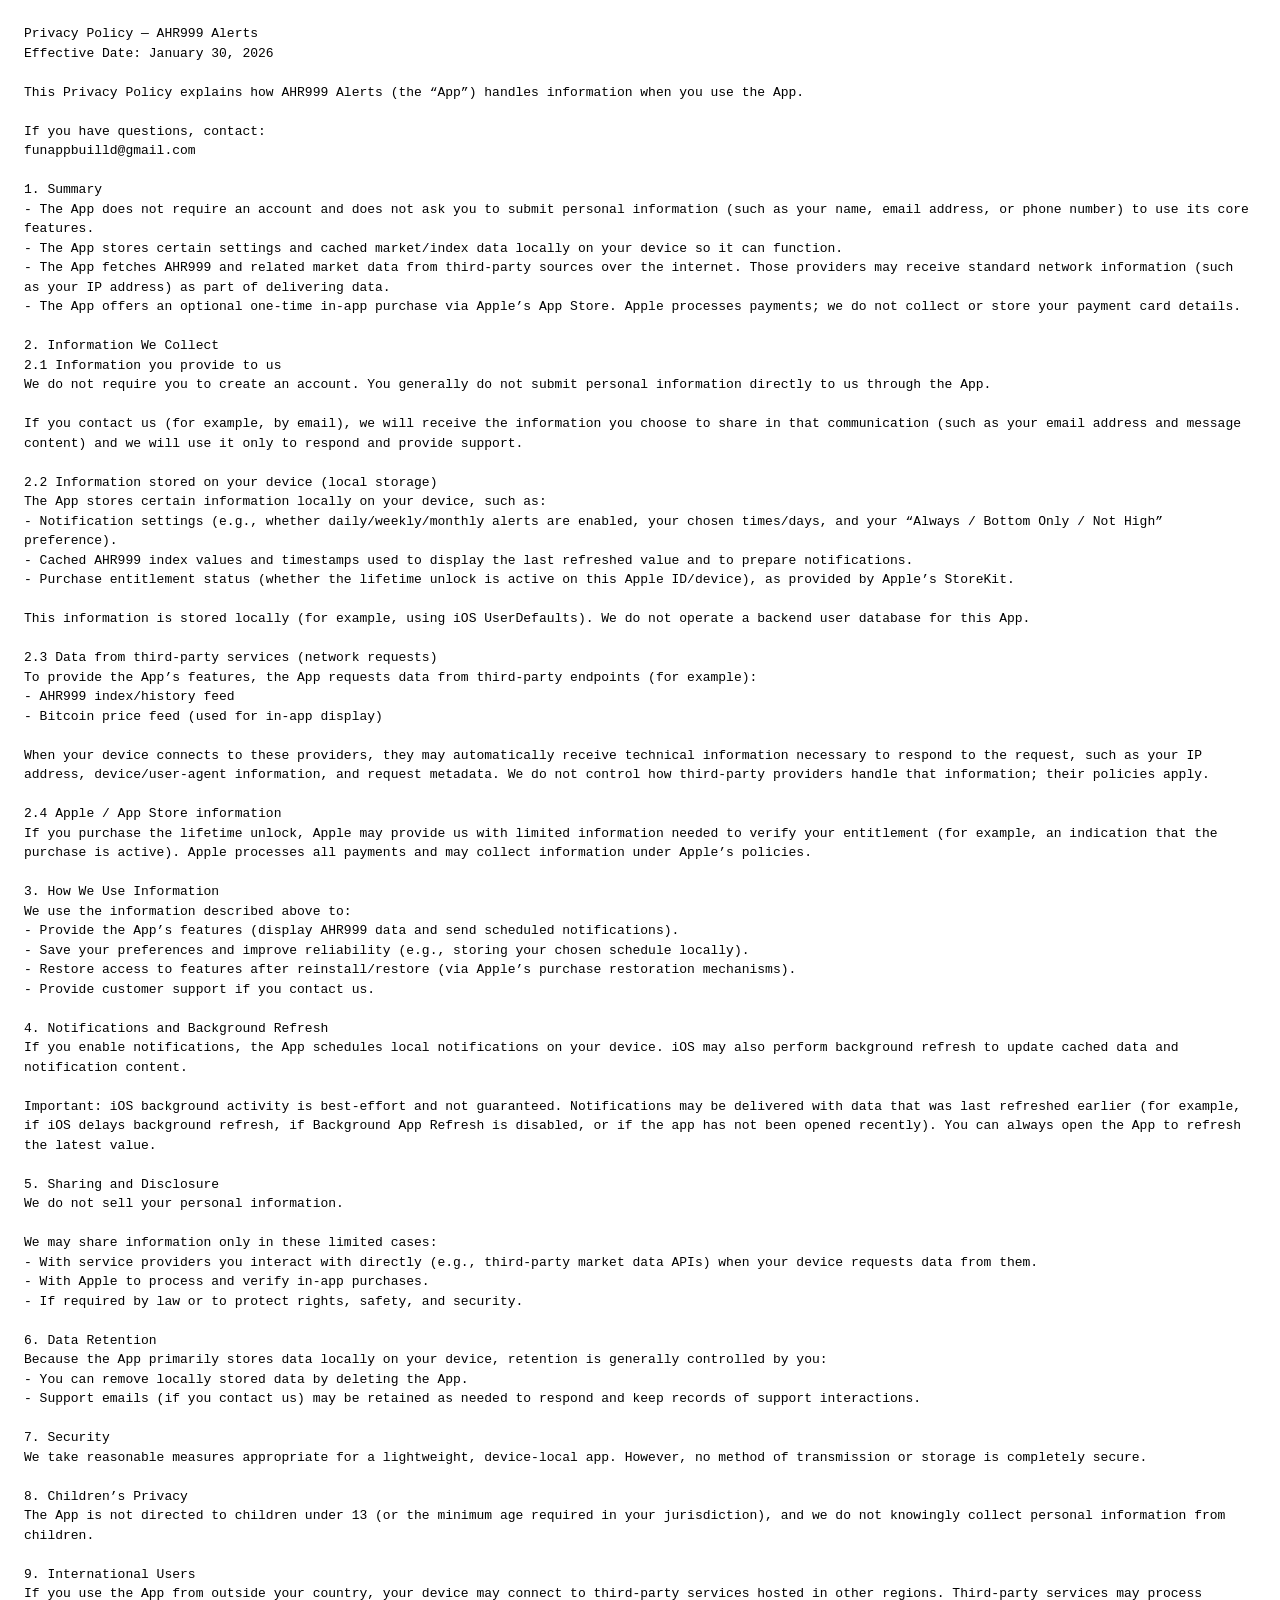
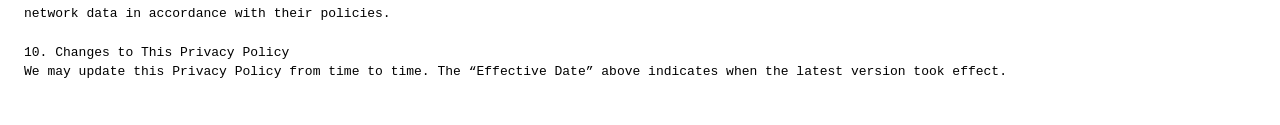
==== docs/privacy.html @ b1f2b4e9 "Update privacy.html" ====
<!doctype html>
<html>
<head>
  <meta charset="utf-8">
  <title>Privacy Policy — AHR999 Alerts</title>
  <meta name="viewport" content="width=device-width, initial-scale=1">
</head>
<body style="font-family: -apple-system, system-ui, sans-serif; line-height: 1.5; margin: 24px;">
<pre style="white-space: pre-wrap;">Privacy Policy — AHR999 Alerts
Effective Date: January 30, 2026

This Privacy Policy explains how AHR999 Alerts (the “App”) handles information when you use the App.

If you have questions, contact:
funappbuilld@gmail.com

1. Summary
- The App does not require an account and does not ask you to submit personal information (such as your name, email address, or phone number) to use its core features.
- The App stores certain settings and cached market/index data locally on your device so it can function.
- The App fetches AHR999 and related market data from third-party sources over the internet. Those providers may receive standard network information (such as your IP address) as part of delivering data.
- The App offers an optional one-time in-app purchase via Apple’s App Store. Apple processes payments; we do not collect or store your payment card details.

2. Information We Collect
2.1 Information you provide to us
We do not require you to create an account. You generally do not submit personal information directly to us through the App.

If you contact us (for example, by email), we will receive the information you choose to share in that communication (such as your email address and message content) and we will use it only to respond and provide support.

2.2 Information stored on your device (local storage)
The App stores certain information locally on your device, such as:
- Notification settings (e.g., whether daily/weekly/monthly alerts are enabled, your chosen times/days, and your “Always / Bottom Only / Not High” preference).
- Cached AHR999 index values and timestamps used to display the last refreshed value and to prepare notifications.
- Purchase entitlement status (whether the lifetime unlock is active on this Apple ID/device), as provided by Apple’s StoreKit.

This information is stored locally (for example, using iOS UserDefaults). We do not operate a backend user database for this App.

2.3 Data from third-party services (network requests)
To provide the App’s features, the App requests data from third-party endpoints (for example):
- AHR999 index/history feed
- Bitcoin price feed (used for in-app display)

When your device connects to these providers, they may automatically receive technical information necessary to respond to the request, such as your IP address, device/user-agent information, and request metadata. We do not control how third-party providers handle that information; their policies apply.

2.4 Apple / App Store information
If you purchase the lifetime unlock, Apple may provide us with limited information needed to verify your entitlement (for example, an indication that the purchase is active). Apple processes all payments and may collect information under Apple’s policies.

3. How We Use Information
We use the information described above to:
- Provide the App’s features (display AHR999 data and send scheduled notifications).
- Save your preferences and improve reliability (e.g., storing your chosen schedule locally).
- Restore access to features after reinstall/restore (via Apple’s purchase restoration mechanisms).
- Provide customer support if you contact us.

4. Notifications and Background Refresh
If you enable notifications, the App schedules local notifications on your device. iOS may also perform background refresh to update cached data and notification content.

Important: iOS background activity is best-effort and not guaranteed. Notifications may be delivered with data that was last refreshed earlier (for example, if iOS delays background refresh, if Background App Refresh is disabled, or if the app has not been opened recently). You can always open the App to refresh the latest value.

5. Sharing and Disclosure
We do not sell your personal information.

We may share information only in these limited cases:
- With service providers you interact with directly (e.g., third-party market data APIs) when your device requests data from them.
- With Apple to process and verify in-app purchases.
- If required by law or to protect rights, safety, and security.

6. Data Retention
Because the App primarily stores data locally on your device, retention is generally controlled by you:
- You can remove locally stored data by deleting the App.
- Support emails (if you contact us) may be retained as needed to respond and keep records of support interactions.

7. Security
We take reasonable measures appropriate for a lightweight, device-local app. However, no method of transmission or storage is completely secure.

8. Children’s Privacy
The App is not directed to children under 13 (or the minimum age required in your jurisdiction), and we do not knowingly collect personal information from children.

9. International Users
If you use the App from outside your country, your device may connect to third-party services hosted in other regions. Third-party services may process network data in accordance with their policies.

10. Changes to This Privacy Policy
We may update this Privacy Policy from time to time. The “Effective Date” above indicates when the latest version took effect.

</pre>
</body>
</html>
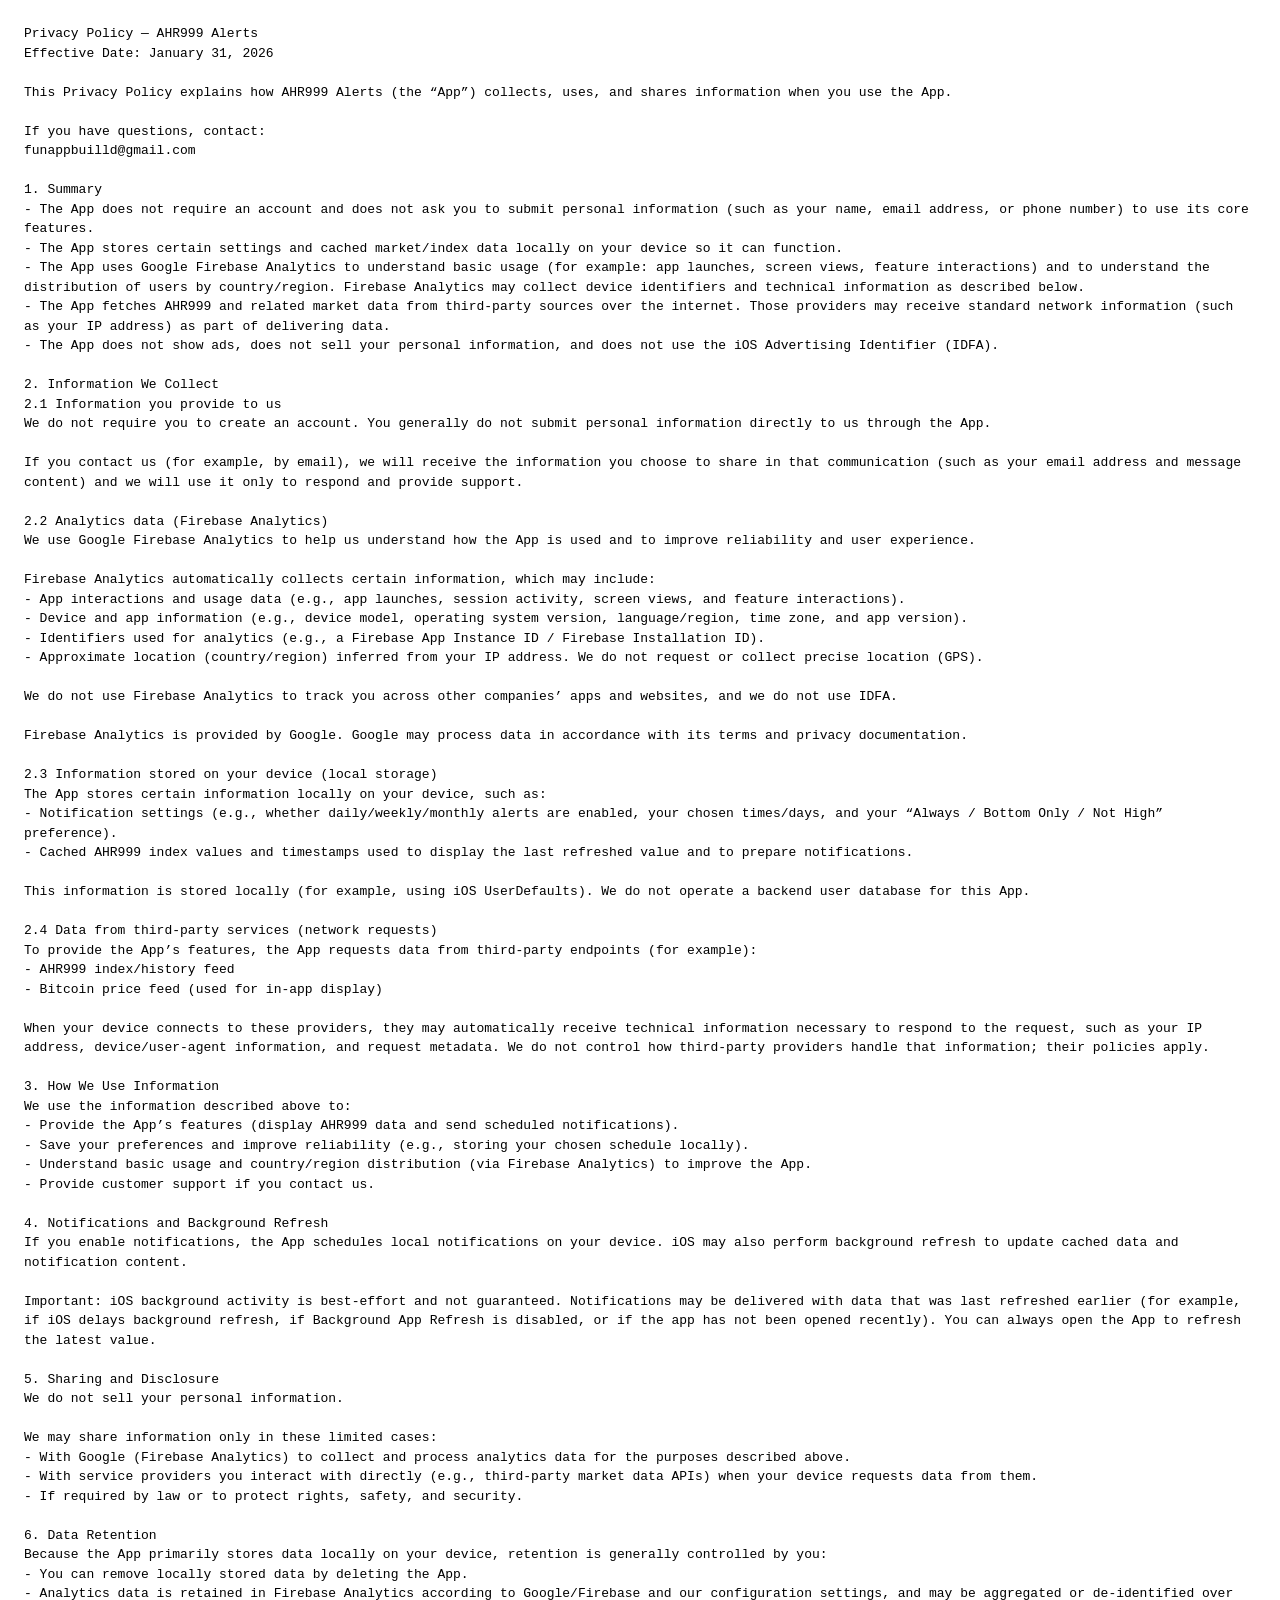
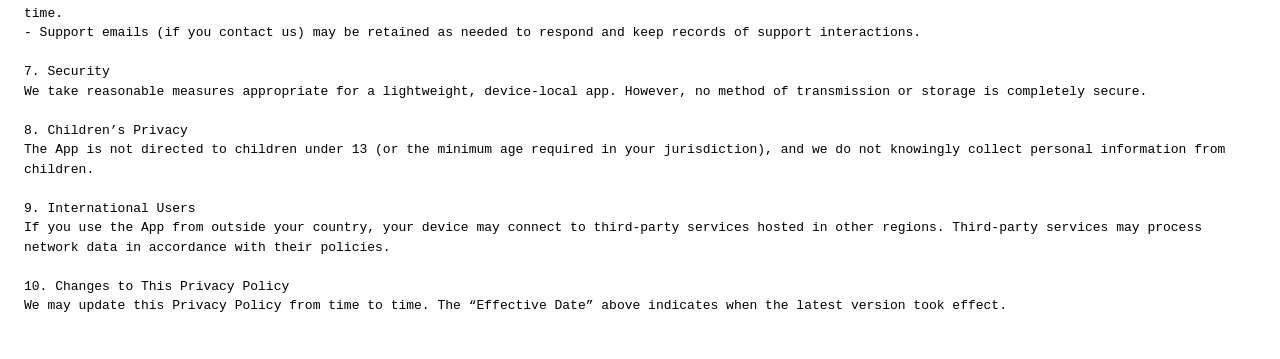
==== commit 6bbb81d3: "Modify files" ====
--- a/docs/privacy.html
+++ b/docs/privacy.html
@@ -7,9 +7,9 @@
 </head>
 <body style="font-family: -apple-system, system-ui, sans-serif; line-height: 1.5; margin: 24px;">
 <pre style="white-space: pre-wrap;">Privacy Policy — AHR999 Alerts
-Effective Date: January 30, 2026
+Effective Date: January 31, 2026
 
-This Privacy Policy explains how AHR999 Alerts (the “App”) handles information when you use the App.
+This Privacy Policy explains how AHR999 Alerts (the “App”) collects, uses, and shares information when you use the App.
 
 If you have questions, contact:
 funappbuilld@gmail.com
@@ -17,8 +17,9 @@
 1. Summary
 - The App does not require an account and does not ask you to submit personal information (such as your name, email address, or phone number) to use its core features.
 - The App stores certain settings and cached market/index data locally on your device so it can function.
+- The App uses Google Firebase Analytics to understand basic usage (for example: app launches, screen views, feature interactions) and to understand the distribution of users by country/region. Firebase Analytics may collect device identifiers and technical information as described below.
 - The App fetches AHR999 and related market data from third-party sources over the internet. Those providers may receive standard network information (such as your IP address) as part of delivering data.
-- The App offers an optional one-time in-app purchase via Apple’s App Store. Apple processes payments; we do not collect or store your payment card details.
+- The App does not show ads, does not sell your personal information, and does not use the iOS Advertising Identifier (IDFA).
 
 2. Information We Collect
 2.1 Information you provide to us
@@ -26,29 +27,38 @@
 
 If you contact us (for example, by email), we will receive the information you choose to share in that communication (such as your email address and message content) and we will use it only to respond and provide support.
 
-2.2 Information stored on your device (local storage)
+2.2 Analytics data (Firebase Analytics)
+We use Google Firebase Analytics to help us understand how the App is used and to improve reliability and user experience.
+
+Firebase Analytics automatically collects certain information, which may include:
+- App interactions and usage data (e.g., app launches, session activity, screen views, and feature interactions).
+- Device and app information (e.g., device model, operating system version, language/region, time zone, and app version).
+- Identifiers used for analytics (e.g., a Firebase App Instance ID / Firebase Installation ID).
+- Approximate location (country/region) inferred from your IP address. We do not request or collect precise location (GPS).
+
+We do not use Firebase Analytics to track you across other companies’ apps and websites, and we do not use IDFA.
+
+Firebase Analytics is provided by Google. Google may process data in accordance with its terms and privacy documentation.
+
+2.3 Information stored on your device (local storage)
 The App stores certain information locally on your device, such as:
 - Notification settings (e.g., whether daily/weekly/monthly alerts are enabled, your chosen times/days, and your “Always / Bottom Only / Not High” preference).
 - Cached AHR999 index values and timestamps used to display the last refreshed value and to prepare notifications.
-- Purchase entitlement status (whether the lifetime unlock is active on this Apple ID/device), as provided by Apple’s StoreKit.
 
 This information is stored locally (for example, using iOS UserDefaults). We do not operate a backend user database for this App.
 
-2.3 Data from third-party services (network requests)
+2.4 Data from third-party services (network requests)
 To provide the App’s features, the App requests data from third-party endpoints (for example):
 - AHR999 index/history feed
 - Bitcoin price feed (used for in-app display)
 
 When your device connects to these providers, they may automatically receive technical information necessary to respond to the request, such as your IP address, device/user-agent information, and request metadata. We do not control how third-party providers handle that information; their policies apply.
 
-2.4 Apple / App Store information
-If you purchase the lifetime unlock, Apple may provide us with limited information needed to verify your entitlement (for example, an indication that the purchase is active). Apple processes all payments and may collect information under Apple’s policies.
-
 3. How We Use Information
 We use the information described above to:
 - Provide the App’s features (display AHR999 data and send scheduled notifications).
 - Save your preferences and improve reliability (e.g., storing your chosen schedule locally).
-- Restore access to features after reinstall/restore (via Apple’s purchase restoration mechanisms).
+- Understand basic usage and country/region distribution (via Firebase Analytics) to improve the App.
 - Provide customer support if you contact us.
 
 4. Notifications and Background Refresh
@@ -60,13 +70,14 @@
 We do not sell your personal information.
 
 We may share information only in these limited cases:
+- With Google (Firebase Analytics) to collect and process analytics data for the purposes described above.
 - With service providers you interact with directly (e.g., third-party market data APIs) when your device requests data from them.
-- With Apple to process and verify in-app purchases.
 - If required by law or to protect rights, safety, and security.
 
 6. Data Retention
 Because the App primarily stores data locally on your device, retention is generally controlled by you:
 - You can remove locally stored data by deleting the App.
+- Analytics data is retained in Firebase Analytics according to Google/Firebase and our configuration settings, and may be aggregated or de-identified over time.
 - Support emails (if you contact us) may be retained as needed to respond and keep records of support interactions.
 
 7. Security
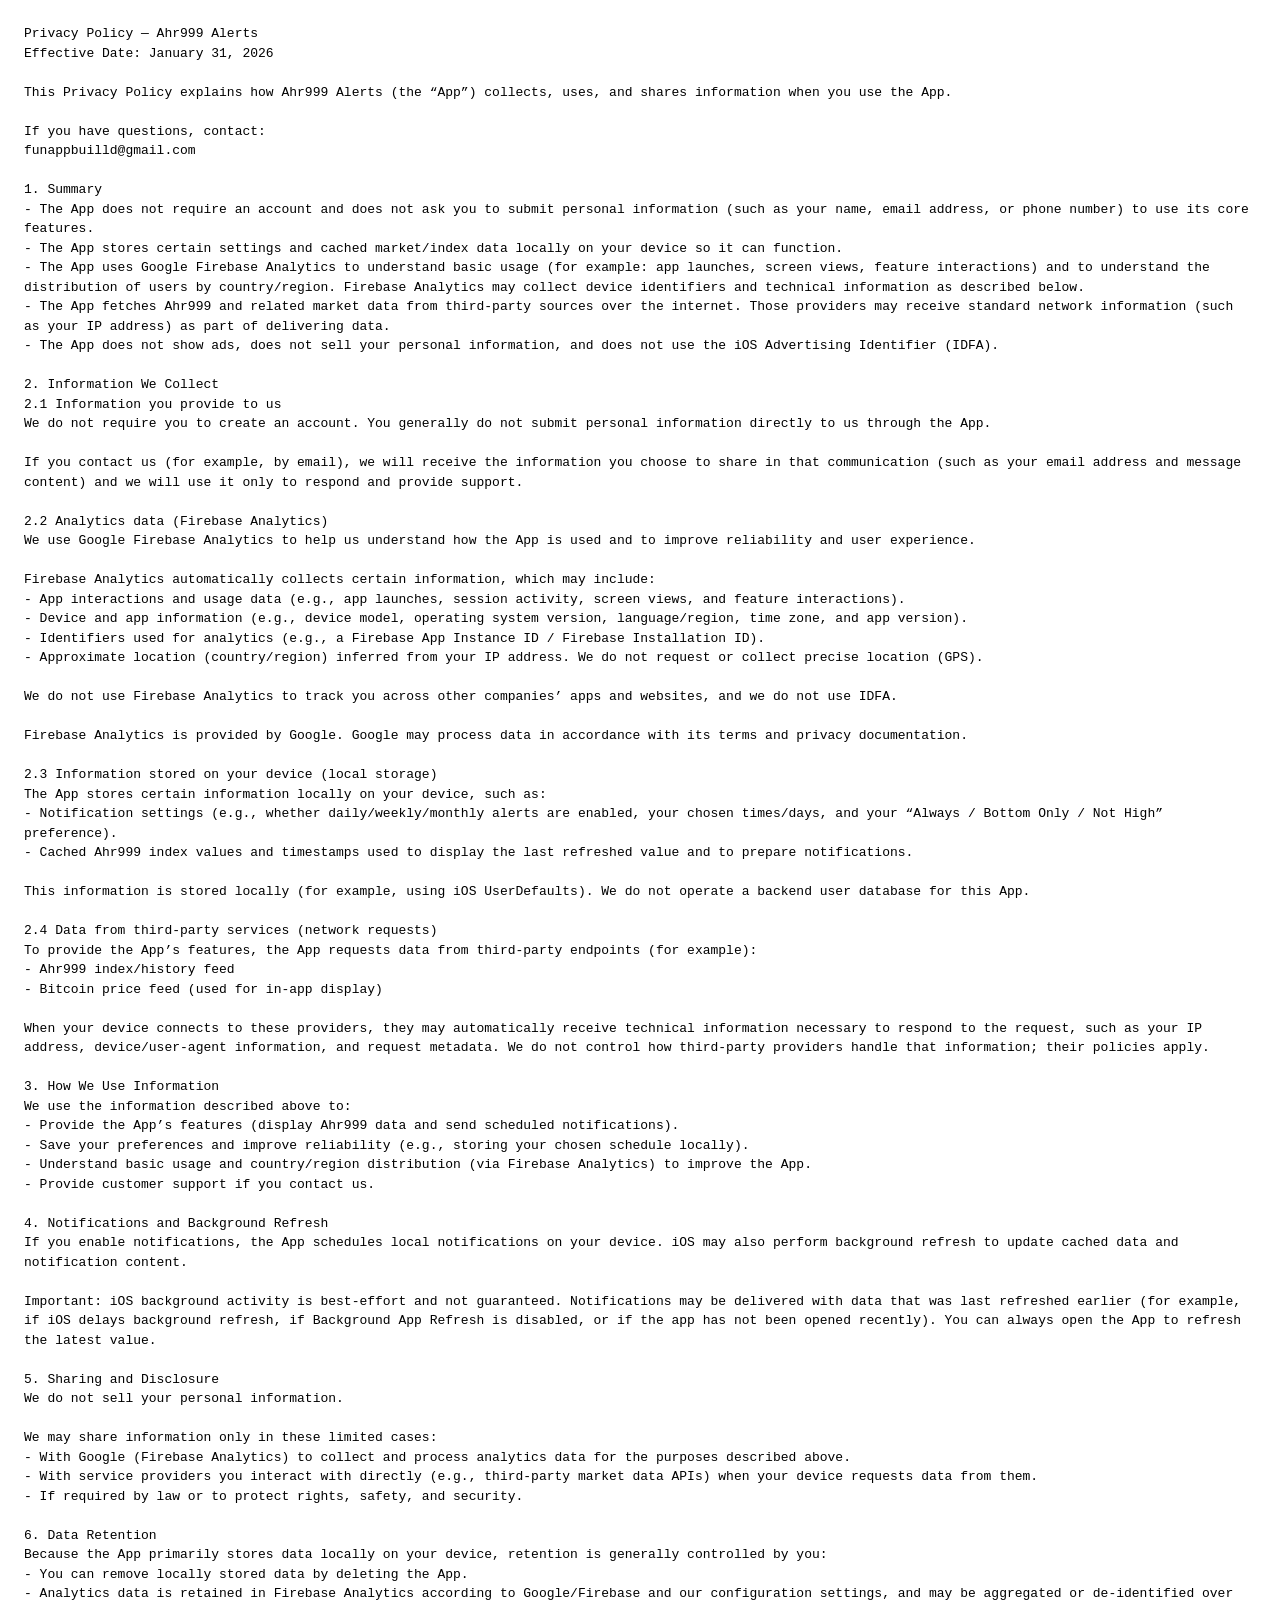
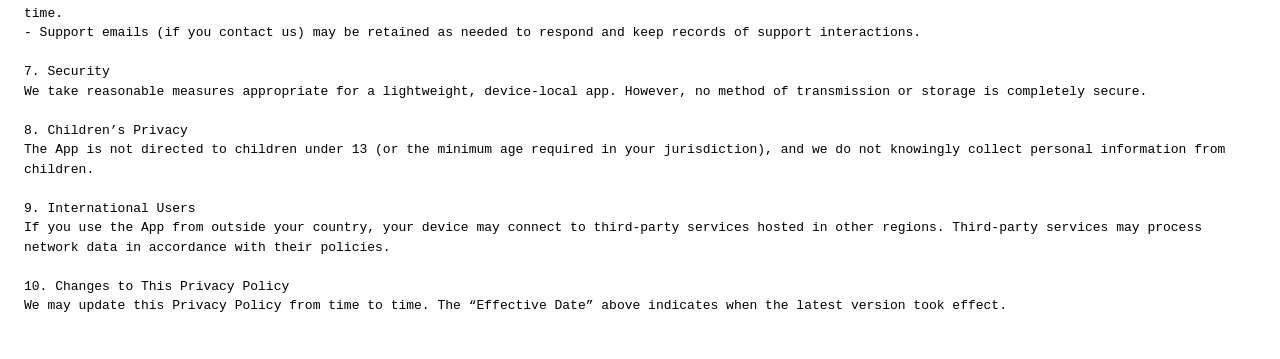
==== commit faf72030: "Update privacy.html" ====
--- a/docs/privacy.html
+++ b/docs/privacy.html
@@ -2,14 +2,14 @@
 <html>
 <head>
   <meta charset="utf-8">
-  <title>Privacy Policy — AHR999 Alerts</title>
+  <title>Privacy Policy — Ahr999 Alerts</title>
   <meta name="viewport" content="width=device-width, initial-scale=1">
 </head>
 <body style="font-family: -apple-system, system-ui, sans-serif; line-height: 1.5; margin: 24px;">
-<pre style="white-space: pre-wrap;">Privacy Policy — AHR999 Alerts
+<pre style="white-space: pre-wrap;">Privacy Policy — Ahr999 Alerts
 Effective Date: January 31, 2026
 
-This Privacy Policy explains how AHR999 Alerts (the “App”) collects, uses, and shares information when you use the App.
+This Privacy Policy explains how Ahr999 Alerts (the “App”) collects, uses, and shares information when you use the App.
 
 If you have questions, contact:
 funappbuilld@gmail.com
@@ -18,7 +18,7 @@
 - The App does not require an account and does not ask you to submit personal information (such as your name, email address, or phone number) to use its core features.
 - The App stores certain settings and cached market/index data locally on your device so it can function.
 - The App uses Google Firebase Analytics to understand basic usage (for example: app launches, screen views, feature interactions) and to understand the distribution of users by country/region. Firebase Analytics may collect device identifiers and technical information as described below.
-- The App fetches AHR999 and related market data from third-party sources over the internet. Those providers may receive standard network information (such as your IP address) as part of delivering data.
+- The App fetches Ahr999 and related market data from third-party sources over the internet. Those providers may receive standard network information (such as your IP address) as part of delivering data.
 - The App does not show ads, does not sell your personal information, and does not use the iOS Advertising Identifier (IDFA).
 
 2. Information We Collect
@@ -43,20 +43,20 @@
 2.3 Information stored on your device (local storage)
 The App stores certain information locally on your device, such as:
 - Notification settings (e.g., whether daily/weekly/monthly alerts are enabled, your chosen times/days, and your “Always / Bottom Only / Not High” preference).
-- Cached AHR999 index values and timestamps used to display the last refreshed value and to prepare notifications.
+- Cached Ahr999 index values and timestamps used to display the last refreshed value and to prepare notifications.
 
 This information is stored locally (for example, using iOS UserDefaults). We do not operate a backend user database for this App.
 
 2.4 Data from third-party services (network requests)
 To provide the App’s features, the App requests data from third-party endpoints (for example):
-- AHR999 index/history feed
+- Ahr999 index/history feed
 - Bitcoin price feed (used for in-app display)
 
 When your device connects to these providers, they may automatically receive technical information necessary to respond to the request, such as your IP address, device/user-agent information, and request metadata. We do not control how third-party providers handle that information; their policies apply.
 
 3. How We Use Information
 We use the information described above to:
-- Provide the App’s features (display AHR999 data and send scheduled notifications).
+- Provide the App’s features (display Ahr999 data and send scheduled notifications).
 - Save your preferences and improve reliability (e.g., storing your chosen schedule locally).
 - Understand basic usage and country/region distribution (via Firebase Analytics) to improve the App.
 - Provide customer support if you contact us.
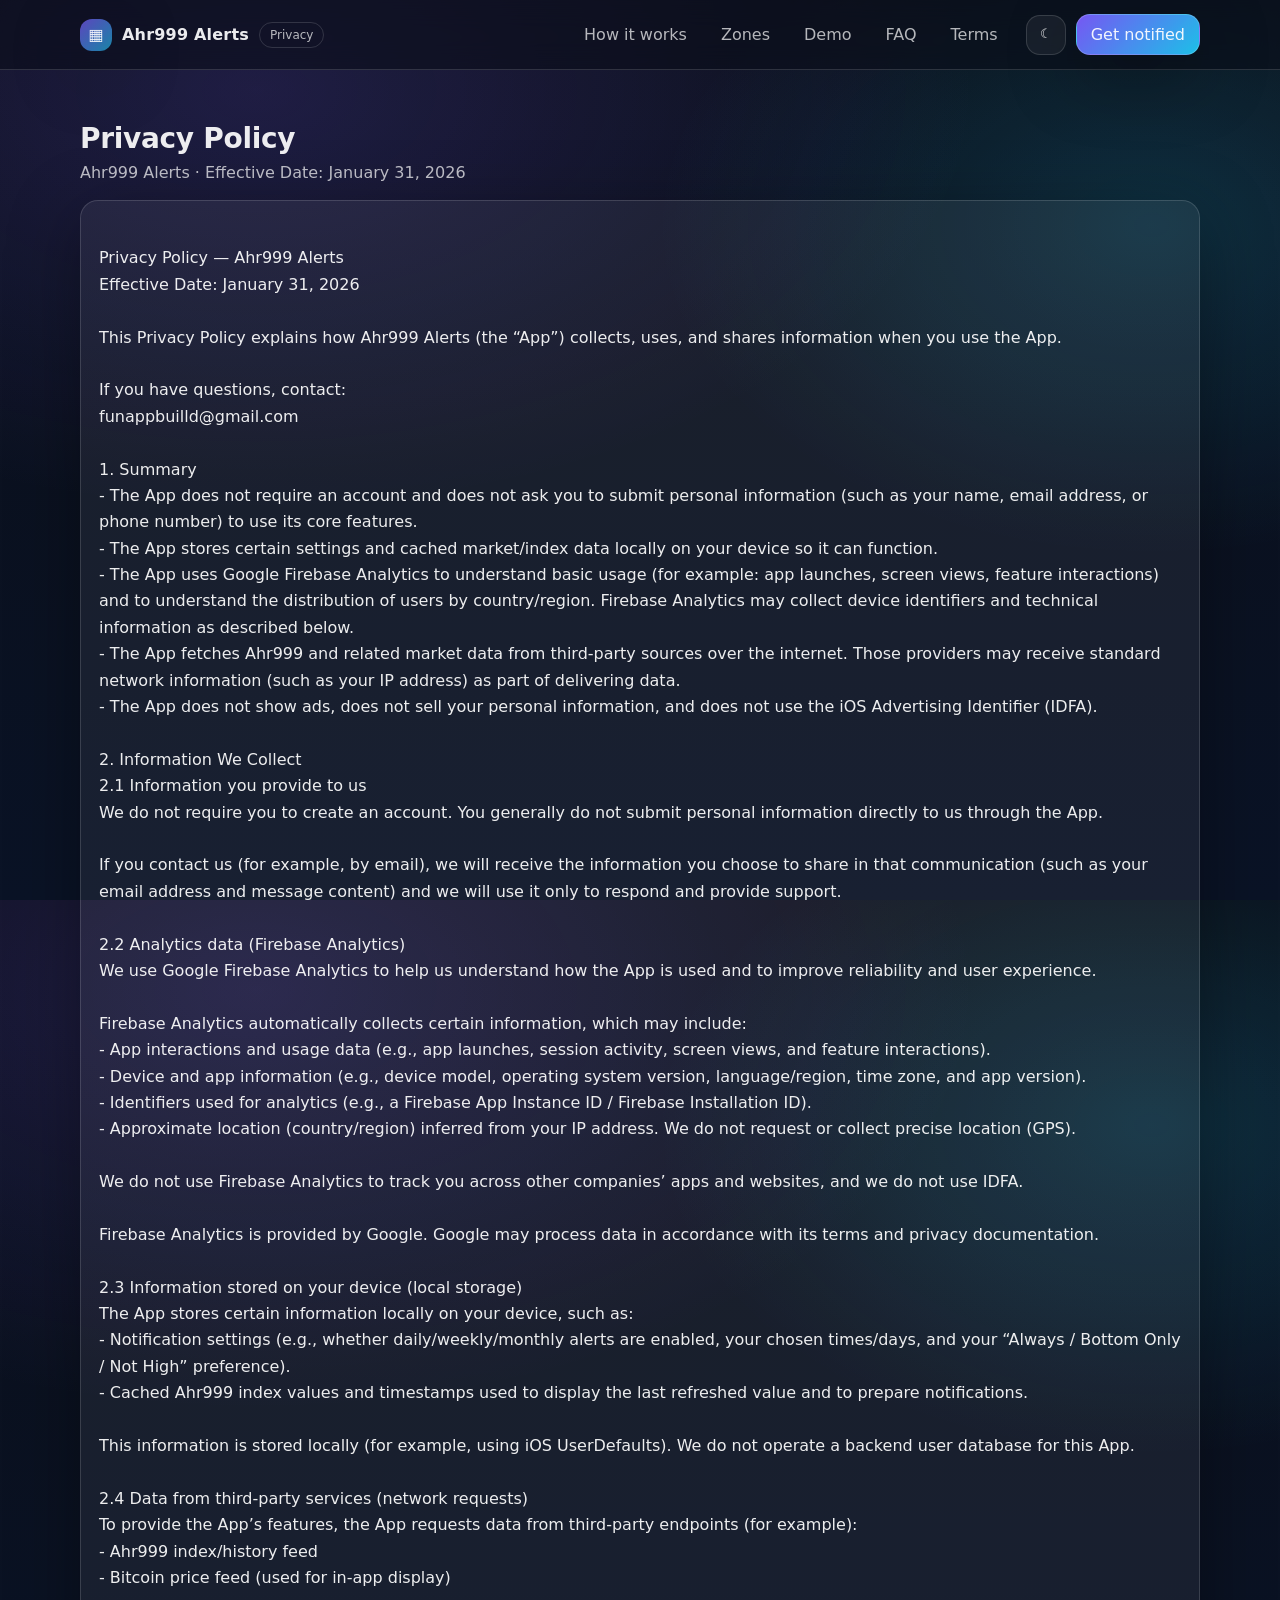
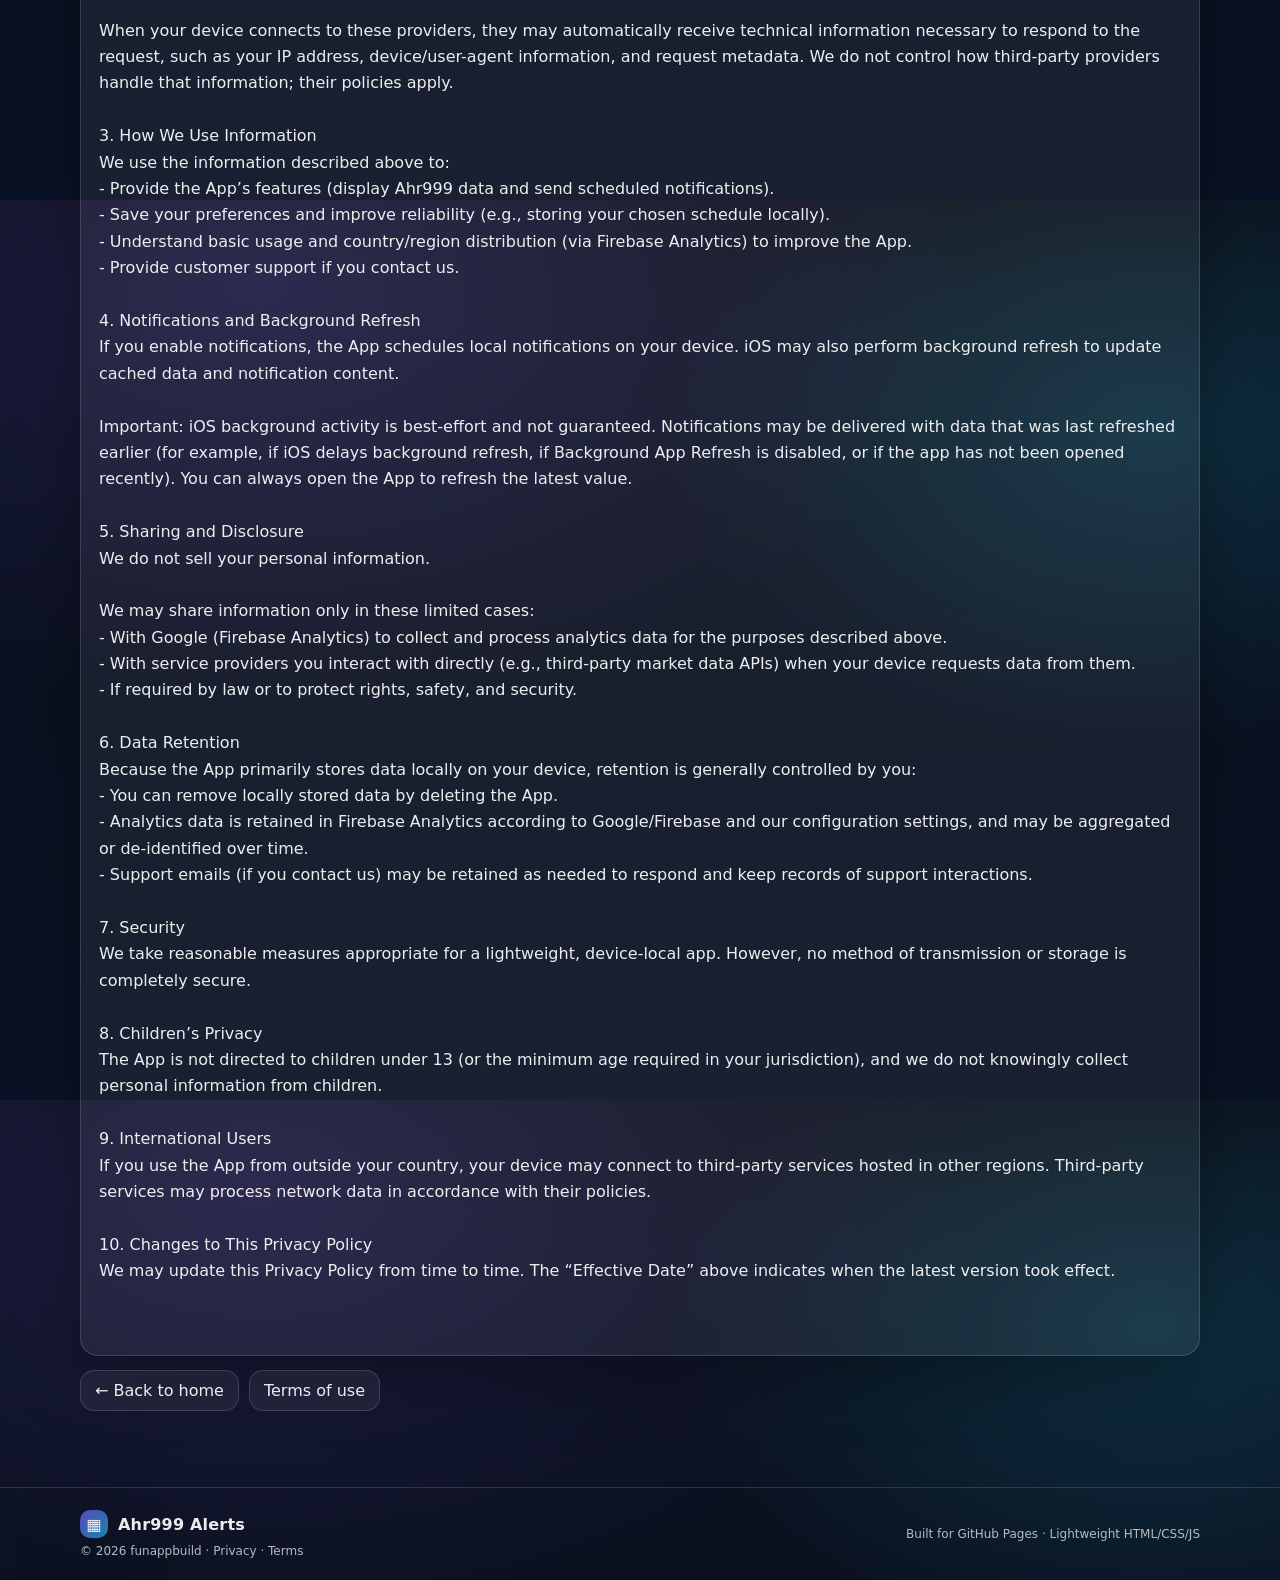
==== commit ecb73462: "Update privacy.html" ====
--- a/docs/privacy.html
+++ b/docs/privacy.html
@@ -1,12 +1,77 @@
 <!doctype html>
-<html>
-<head>
-  <meta charset="utf-8">
-  <title>Privacy Policy — Ahr999 Alerts</title>
-  <meta name="viewport" content="width=device-width, initial-scale=1">
-</head>
-<body style="font-family: -apple-system, system-ui, sans-serif; line-height: 1.5; margin: 24px;">
-<pre style="white-space: pre-wrap;">Privacy Policy — Ahr999 Alerts
+<html lang="en">
+  <head>
+    <meta charset="utf-8" />
+    <title>Privacy Policy — Ahr999 Alerts</title>
+    <meta name="viewport" content="width=device-width, initial-scale=1" />
+    <meta name="color-scheme" content="light dark" />
+
+    <meta
+      name="description"
+      content="Privacy Policy — Ahr999 Alerts (Effective Date: January 31, 2026)"
+    />
+
+    <link rel="icon" href="assets/favicon.svg" type="image/svg+xml" />
+    <link rel="stylesheet" href="assets/styles.css" />
+  </head>
+
+  <body>
+    <a class="skip-link" href="#main">Skip to content</a>
+
+    <!-- Header (consistent with index.html) -->
+    <header class="header">
+      <div class="container header__inner">
+        <div class="brand">
+          <span class="brand__mark" aria-hidden="true">▦</span>
+          <span class="brand__name">Ahr999 Alerts</span>
+          <span class="pill pill--subtle">Privacy</span>
+        </div>
+
+        <nav class="nav" aria-label="Primary">
+          <a class="nav__link" href="./#how">How it works</a>
+          <a class="nav__link" href="./#zones">Zones</a>
+          <a class="nav__link" href="./#demo">Demo</a>
+          <a class="nav__link" href="./#faq">FAQ</a>
+          <a class="nav__link" href="terms.html">Terms</a>
+        </nav>
+
+        <div class="header__actions">
+          <button class="icon-btn" id="themeToggle" type="button" aria-label="Toggle theme">
+            <span class="icon" aria-hidden="true">☾</span>
+          </button>
+          <a class="btn btn--primary" href="./#cta">Get notified</a>
+        </div>
+
+        <button class="menu-btn" id="menuBtn" type="button" aria-label="Open menu">
+          <span aria-hidden="true">≡</span>
+        </button>
+      </div>
+
+      <div class="mobile-nav" id="mobileNav" hidden>
+        <div class="container mobile-nav__inner">
+          <a class="mobile-nav__link" href="./#how">How it works</a>
+          <a class="mobile-nav__link" href="./#zones">Zones</a>
+          <a class="mobile-nav__link" href="./#demo">Demo</a>
+          <a class="mobile-nav__link" href="./#faq">FAQ</a>
+          <a class="mobile-nav__link" href="terms.html">Terms</a>
+        </div>
+      </div>
+    </header>
+
+    <main id="main">
+      <!-- Title section -->
+      <section class="section">
+        <div class="container">
+          <div class="section__head">
+            <h2>Privacy Policy</h2>
+            <p class="muted">Ahr999 Alerts · Effective Date: January 31, 2026</p>
+          </div>
+
+          <!-- Content card -->
+          <article class="card" style="padding: 18px;">
+            <!-- IMPORTANT: Privacy text below is unchanged. -->
+            <div style="white-space: pre-wrap; line-height: 1.65; color: var(--text);">
+Privacy Policy — Ahr999 Alerts
 Effective Date: January 31, 2026
 
 This Privacy Policy explains how Ahr999 Alerts (the “App”) collects, uses, and shares information when you use the App.
@@ -92,6 +157,38 @@
 10. Changes to This Privacy Policy
 We may update this Privacy Policy from time to time. The “Effective Date” above indicates when the latest version took effect.
 
-</pre>
-</body>
+            </div>
+          </article>
+
+          <!-- Utility links -->
+          <div style="margin-top: 14px; display: flex; gap: 10px; flex-wrap: wrap;">
+            <a class="btn btn--ghost" href="./">← Back to home</a>
+            <a class="btn btn--ghost" href="terms.html">Terms of use</a>
+          </div>
+        </div>
+      </section>
+    </main>
+
+    <footer class="footer">
+      <div class="container footer__inner">
+        <div class="footer__left">
+          <div class="brand brand--small">
+            <span class="brand__mark" aria-hidden="true">▦</span>
+            <span class="brand__name">Ahr999 Alerts</span>
+          </div>
+          <div class="muted tiny">
+            © <span id="year"></span> funappbuild ·
+            <a href="privacy.html">Privacy</a> ·
+            <a href="terms.html">Terms</a>
+          </div>
+        </div>
+
+        <div class="footer__right tiny muted">
+          Built for GitHub Pages · Lightweight HTML/CSS/JS
+        </div>
+      </div>
+    </footer>
+
+    <script src="assets/app.js" defer></script>
+  </body>
 </html>
--- a/docs/assets/styles.css
+++ b/docs/assets/styles.css
@@ -0,0 +1,952 @@
+/* ------------------------------
+   Base + Theme
+-------------------------------- */
+:root {
+  --bg: #0b0f19;
+  --bg2: #0a1326;
+  --card: rgba(255, 255, 255, 0.06);
+  --card2: rgba(255, 255, 255, 0.08);
+  --text: rgba(255, 255, 255, 0.92);
+  --muted: rgba(255, 255, 255, 0.7);
+  --muted2: rgba(255, 255, 255, 0.55);
+  --border: rgba(255, 255, 255, 0.14);
+  --shadow: 0 18px 70px rgba(0, 0, 0, 0.35);
+
+  --primary: #7c5cff;
+  --primary2: #20d3ff;
+  --buy: #36d399;
+  --fix: #fbbf24;
+  --pause: #fb7185;
+
+  --radius: 18px;
+  --radius2: 24px;
+
+  --container: 1120px;
+  --font: ui-sans-serif, system-ui, -apple-system, Segoe UI, Roboto, Helvetica,
+    Arial, "Apple Color Emoji", "Segoe UI Emoji";
+}
+
+:root[data-theme="light"] {
+  --bg: #f7f8fb;
+  --bg2: #ffffff;
+  --card: rgba(10, 20, 40, 0.06);
+  --card2: rgba(10, 20, 40, 0.08);
+  --text: rgba(10, 20, 40, 0.92);
+  --muted: rgba(10, 20, 40, 0.72);
+  --muted2: rgba(10, 20, 40, 0.55);
+  --border: rgba(10, 20, 40, 0.14);
+  --shadow: 0 18px 70px rgba(10, 20, 40, 0.15);
+}
+
+* {
+  box-sizing: border-box;
+}
+
+html,
+body {
+  height: 100%;
+}
+
+body {
+  margin: 0;
+  font-family: var(--font);
+  color: var(--text);
+  background: radial-gradient(1200px 700px at 20% 10%, rgba(124, 92, 255, 0.18), transparent 60%),
+    radial-gradient(900px 600px at 90% 25%, rgba(32, 211, 255, 0.16), transparent 55%),
+    linear-gradient(180deg, var(--bg), var(--bg2));
+}
+
+a {
+  color: inherit;
+  text-decoration: none;
+}
+
+a:hover {
+  text-decoration: underline;
+  text-underline-offset: 4px;
+}
+
+code {
+  font-family: ui-monospace, SFMono-Regular, Menlo, Monaco, Consolas, "Liberation Mono",
+    "Courier New", monospace;
+  font-size: 0.95em;
+  background: var(--card);
+  border: 1px solid var(--border);
+  padding: 0.15em 0.35em;
+  border-radius: 10px;
+}
+
+/* Accessibility */
+.skip-link {
+  position: absolute;
+  left: -999px;
+  top: 12px;
+  background: var(--bg2);
+  border: 1px solid var(--border);
+  padding: 10px 12px;
+  border-radius: 12px;
+  z-index: 9999;
+}
+
+.skip-link:focus {
+  left: 12px;
+}
+
+/* Layout */
+.container {
+  width: min(var(--container), calc(100% - 40px));
+  margin: 0 auto;
+}
+
+/* ------------------------------
+   Header
+-------------------------------- */
+.header {
+  position: sticky;
+  top: 0;
+  z-index: 50;
+  backdrop-filter: blur(14px);
+  background: rgba(10, 14, 25, 0.6);
+  border-bottom: 1px solid var(--border);
+}
+
+:root[data-theme="light"] .header {
+  background: rgba(255, 255, 255, 0.7);
+}
+
+.header__inner {
+  display: flex;
+  align-items: center;
+  gap: 18px;
+  padding: 14px 0;
+}
+
+.brand {
+  display: flex;
+  align-items: center;
+  gap: 10px;
+  min-width: 220px;
+}
+
+.brand__mark {
+  width: 32px;
+  height: 32px;
+  display: grid;
+  place-items: center;
+  border-radius: 12px;
+  background: linear-gradient(135deg, rgba(124, 92, 255, 0.7), rgba(32, 211, 255, 0.6));
+  box-shadow: var(--shadow);
+}
+
+.brand__name {
+  font-weight: 700;
+  letter-spacing: 0.2px;
+}
+
+.brand--small .brand__mark {
+  width: 28px;
+  height: 28px;
+  border-radius: 10px;
+}
+
+.nav {
+  display: flex;
+  gap: 14px;
+  align-items: center;
+  margin-left: auto;
+}
+
+.nav__link {
+  padding: 8px 10px;
+  border-radius: 12px;
+  color: var(--muted);
+}
+
+.nav__link:hover {
+  background: var(--card);
+  text-decoration: none;
+  color: var(--text);
+}
+
+.header__actions {
+  display: flex;
+  gap: 10px;
+  align-items: center;
+}
+
+.menu-btn {
+  display: none;
+  margin-left: auto;
+  background: transparent;
+  border: 1px solid var(--border);
+  border-radius: 14px;
+  padding: 8px 12px;
+  color: var(--text);
+}
+
+.mobile-nav {
+  border-top: 1px solid var(--border);
+  background: rgba(10, 14, 25, 0.55);
+}
+
+:root[data-theme="light"] .mobile-nav {
+  background: rgba(255, 255, 255, 0.75);
+}
+
+.mobile-nav__inner {
+  padding: 14px 0 18px;
+  display: grid;
+  gap: 8px;
+}
+
+.mobile-nav__link {
+  padding: 12px 12px;
+  border-radius: 14px;
+  background: var(--card);
+  border: 1px solid var(--border);
+  color: var(--text);
+}
+
+/* ------------------------------
+   Components
+-------------------------------- */
+.btn {
+  border: 1px solid var(--border);
+  background: transparent;
+  color: var(--text);
+  padding: 10px 14px;
+  border-radius: 14px;
+  display: inline-flex;
+  align-items: center;
+  justify-content: center;
+  gap: 10px;
+  cursor: pointer;
+}
+
+.btn:hover {
+  transform: translateY(-1px);
+  transition: transform 180ms ease;
+  text-decoration: none;
+}
+
+.btn--primary {
+  background: linear-gradient(135deg, rgba(124, 92, 255, 0.95), rgba(32, 211, 255, 0.9));
+  border-color: rgba(255, 255, 255, 0.18);
+  box-shadow: var(--shadow);
+}
+
+.btn--ghost {
+  background: var(--card);
+}
+
+.btn--lg {
+  padding: 12px 16px;
+  border-radius: 16px;
+}
+
+.icon-btn {
+  width: 40px;
+  height: 40px;
+  border-radius: 14px;
+  border: 1px solid var(--border);
+  background: var(--card);
+  color: var(--text);
+  cursor: pointer;
+}
+
+.icon {
+  display: inline-block;
+  transform: translateY(-1px);
+}
+
+.pill {
+  display: inline-flex;
+  align-items: center;
+  gap: 8px;
+  padding: 6px 10px;
+  border-radius: 999px;
+  border: 1px solid var(--border);
+  background: var(--card);
+  color: var(--muted);
+  font-size: 12px;
+  line-height: 1;
+}
+
+.pill--subtle {
+  background: transparent;
+}
+
+.pill--buy {
+  background: rgba(54, 211, 153, 0.14);
+  border-color: rgba(54, 211, 153, 0.28);
+  color: rgba(54, 211, 153, 0.95);
+}
+
+.pill--fix {
+  background: rgba(251, 191, 36, 0.14);
+  border-color: rgba(251, 191, 36, 0.30);
+  color: rgba(251, 191, 36, 0.95);
+}
+
+.pill--pause {
+  background: rgba(251, 113, 133, 0.14);
+  border-color: rgba(251, 113, 133, 0.28);
+  color: rgba(251, 113, 133, 0.95);
+}
+
+.card {
+  background: var(--card);
+  border: 1px solid var(--border);
+  border-radius: var(--radius);
+  box-shadow: var(--shadow);
+}
+
+.muted {
+  color: var(--muted);
+}
+
+.tiny {
+  font-size: 12px;
+}
+
+.gradient-text {
+  background: linear-gradient(90deg, rgba(124, 92, 255, 1), rgba(32, 211, 255, 1));
+  -webkit-background-clip: text;
+  background-clip: text;
+  color: transparent;
+}
+
+/* ------------------------------
+   Hero
+-------------------------------- */
+.hero {
+  padding: 68px 0 36px;
+}
+
+.hero__grid {
+  display: grid;
+  grid-template-columns: 1.1fr 0.9fr;
+  gap: 28px;
+  align-items: center;
+}
+
+.hero__kicker {
+  display: inline-flex;
+  gap: 10px;
+  align-items: center;
+  padding: 8px 12px;
+  border-radius: 999px;
+  background: var(--card);
+  border: 1px solid var(--border);
+  color: var(--muted);
+  width: fit-content;
+}
+
+.dot {
+  width: 10px;
+  height: 10px;
+  border-radius: 999px;
+  background: linear-gradient(135deg, rgba(124, 92, 255, 1), rgba(32, 211, 255, 1));
+}
+
+.hero__title {
+  margin: 14px 0 10px;
+  font-size: clamp(34px, 4vw, 54px);
+  line-height: 1.08;
+  letter-spacing: -0.6px;
+}
+
+.hero__subtitle {
+  margin: 0 0 18px;
+  color: var(--muted);
+  font-size: 16px;
+  line-height: 1.7;
+  max-width: 54ch;
+}
+
+.hero__cta {
+  display: flex;
+  gap: 12px;
+  flex-wrap: wrap;
+  margin-bottom: 18px;
+}
+
+.hero__badges {
+  display: grid;
+  gap: 10px;
+  grid-template-columns: repeat(3, minmax(0, 1fr));
+}
+
+.badge {
+  display: flex;
+  gap: 12px;
+  align-items: center;
+  padding: 12px 14px;
+  border-radius: var(--radius);
+  background: var(--card);
+  border: 1px solid var(--border);
+}
+
+.badge__icon {
+  font-size: 20px;
+}
+
+.badge__title {
+  font-weight: 650;
+}
+
+.badge__desc {
+  color: var(--muted2);
+  font-size: 12px;
+  margin-top: 2px;
+}
+
+.hero__visual {
+  position: relative;
+  min-height: 420px;
+}
+
+.glass-card {
+  position: relative;
+  padding: 18px;
+  border-radius: var(--radius2);
+  background: linear-gradient(180deg, rgba(255, 255, 255, 0.12), rgba(255, 255, 255, 0.06));
+  border: 1px solid rgba(255, 255, 255, 0.18);
+  backdrop-filter: blur(18px);
+  box-shadow: var(--shadow);
+  overflow: hidden;
+}
+
+:root[data-theme="light"] .glass-card {
+  background: linear-gradient(180deg, rgba(10, 20, 40, 0.10), rgba(10, 20, 40, 0.05));
+  border: 1px solid rgba(10, 20, 40, 0.18);
+}
+
+.glass-card__top {
+  display: flex;
+  justify-content: space-between;
+  gap: 10px;
+  margin-bottom: 14px;
+}
+
+.glass-chip {
+  padding: 6px 10px;
+  border-radius: 999px;
+  background: rgba(255, 255, 255, 0.10);
+  border: 1px solid rgba(255, 255, 255, 0.18);
+  font-size: 12px;
+  color: var(--muted);
+}
+
+.glass-chip--ok {
+  background: rgba(32, 211, 255, 0.10);
+  border-color: rgba(32, 211, 255, 0.18);
+}
+
+.metric__label {
+  color: var(--muted2);
+  font-size: 12px;
+}
+
+.metric__value {
+  font-size: 46px;
+  font-weight: 800;
+  letter-spacing: -0.8px;
+  margin-top: 6px;
+}
+
+.suggestion {
+  margin-top: 12px;
+  padding: 14px;
+  border-radius: var(--radius);
+  background: rgba(0, 0, 0, 0.18);
+  border: 1px solid rgba(255, 255, 255, 0.12);
+}
+
+:root[data-theme="light"] .suggestion {
+  background: rgba(255, 255, 255, 0.65);
+  border-color: rgba(10, 20, 40, 0.12);
+}
+
+.suggestion__title {
+  color: var(--muted2);
+  font-size: 12px;
+}
+
+.suggestion__pill {
+  margin-top: 8px;
+  display: inline-flex;
+  padding: 8px 12px;
+  border-radius: 999px;
+  border: 1px solid transparent;
+  font-weight: 700;
+  letter-spacing: 0.1px;
+}
+
+.suggestion__pill--buy {
+  color: rgba(54, 211, 153, 1);
+  background: rgba(54, 211, 153, 0.14);
+  border-color: rgba(54, 211, 153, 0.28);
+}
+
+.suggestion__pill--fix {
+  color: rgba(251, 191, 36, 1);
+  background: rgba(251, 191, 36, 0.14);
+  border-color: rgba(251, 191, 36, 0.30);
+}
+
+.suggestion__pill--pause {
+  color: rgba(251, 113, 133, 1);
+  background: rgba(251, 113, 133, 0.14);
+  border-color: rgba(251, 113, 133, 0.28);
+}
+
+.suggestion__note {
+  margin-top: 10px;
+  color: var(--muted);
+  font-size: 13px;
+  line-height: 1.5;
+}
+
+.mini {
+  margin-top: 14px;
+  padding: 12px;
+  border-radius: var(--radius);
+  border: 1px solid rgba(255, 255, 255, 0.12);
+  background: rgba(255, 255, 255, 0.06);
+}
+
+:root[data-theme="light"] .mini {
+  background: rgba(255, 255, 255, 0.6);
+  border-color: rgba(10, 20, 40, 0.12);
+}
+
+.mini__row {
+  display: flex;
+  justify-content: space-between;
+  padding: 8px 2px;
+  color: var(--muted);
+  font-size: 13px;
+  border-bottom: 1px dashed rgba(255, 255, 255, 0.14);
+}
+
+:root[data-theme="light"] .mini__row {
+  border-bottom-color: rgba(10, 20, 40, 0.14);
+}
+
+.mini__row:last-child {
+  border-bottom: none;
+}
+
+.glass-card__bottom {
+  margin-top: 12px;
+  color: var(--muted2);
+  font-size: 12px;
+}
+
+.glow {
+  position: absolute;
+  filter: blur(44px);
+  opacity: 0.55;
+  pointer-events: none;
+}
+
+.glow--a {
+  width: 300px;
+  height: 220px;
+  left: -70px;
+  top: 40px;
+  background: rgba(124, 92, 255, 0.45);
+}
+
+.glow--b {
+  width: 260px;
+  height: 200px;
+  right: -60px;
+  bottom: 40px;
+  background: rgba(32, 211, 255, 0.42);
+}
+
+/* ------------------------------
+   Sections
+-------------------------------- */
+.section {
+  padding: 52px 0;
+}
+
+.section--alt {
+  background: linear-gradient(180deg, rgba(255, 255, 255, 0.02), transparent);
+  border-top: 1px solid rgba(255, 255, 255, 0.06);
+  border-bottom: 1px solid rgba(255, 255, 255, 0.06);
+}
+
+:root[data-theme="light"] .section--alt {
+  border-top-color: rgba(10, 20, 40, 0.08);
+  border-bottom-color: rgba(10, 20, 40, 0.08);
+}
+
+.section__head {
+  margin-bottom: 18px;
+}
+
+.section__head h2 {
+  margin: 0 0 8px;
+  font-size: 28px;
+  letter-spacing: -0.3px;
+}
+
+.section__head p {
+  margin: 0;
+}
+
+/* Steps */
+.steps {
+  display: grid;
+  grid-template-columns: repeat(3, minmax(0, 1fr));
+  gap: 14px;
+}
+
+.step {
+  padding: 16px;
+}
+
+.step__num {
+  width: 34px;
+  height: 34px;
+  border-radius: 12px;
+  display: grid;
+  place-items: center;
+  font-weight: 800;
+  background: linear-gradient(135deg, rgba(124, 92, 255, 0.35), rgba(32, 211, 255, 0.30));
+  border: 1px solid rgba(255, 255, 255, 0.14);
+}
+
+.step h3 {
+  margin: 12px 0 6px;
+}
+
+.step p {
+  margin: 0;
+  color: var(--muted);
+  line-height: 1.65;
+}
+
+/* Zones */
+.zones {
+  display: grid;
+  grid-template-columns: repeat(3, minmax(0, 1fr));
+  gap: 14px;
+}
+
+.zone {
+  padding: 16px;
+}
+
+.zone__top {
+  display: flex;
+  justify-content: space-between;
+  gap: 10px;
+  align-items: center;
+  margin-bottom: 10px;
+}
+
+.zone__desc {
+  margin: 0;
+  color: var(--muted);
+  line-height: 1.65;
+}
+
+.note {
+  margin-top: 14px;
+  padding: 14px 16px;
+  border-radius: var(--radius);
+  border: 1px dashed var(--border);
+  color: var(--muted);
+}
+
+/* Demo */
+.demo {
+  display: grid;
+  grid-template-columns: 1fr 1fr;
+  gap: 14px;
+  align-items: start;
+}
+
+.demo__panel,
+.demo__result {
+  padding: 16px;
+}
+
+.demo__title {
+  margin: 0 0 14px;
+}
+
+.field {
+  display: grid;
+  gap: 8px;
+  margin-bottom: 12px;
+}
+
+label {
+  font-size: 13px;
+  color: var(--muted);
+}
+
+select,
+input[type="time"],
+input[type="number"] {
+  width: 100%;
+  padding: 10px 12px;
+  border-radius: 14px;
+  border: 1px solid var(--border);
+  background: rgba(0, 0, 0, 0.18);
+  color: var(--text);
+  outline: none;
+}
+
+:root[data-theme="light"] select,
+:root[data-theme="light"] input[type="time"],
+:root[data-theme="light"] input[type="number"] {
+  background: rgba(255, 255, 255, 0.65);
+}
+
+input[type="range"] {
+  width: 100%;
+}
+
+.range {
+  display: grid;
+  grid-template-columns: 1fr auto;
+  gap: 12px;
+  align-items: center;
+}
+
+.range__value {
+  min-width: 56px;
+  text-align: right;
+  font-weight: 700;
+}
+
+.divider {
+  height: 1px;
+  background: rgba(255, 255, 255, 0.08);
+  margin: 14px 0;
+}
+
+:root[data-theme="light"] .divider {
+  background: rgba(10, 20, 40, 0.08);
+}
+
+.advanced {
+  margin-top: 10px;
+}
+
+.advanced summary {
+  cursor: pointer;
+  color: var(--muted);
+}
+
+.grid2 {
+  display: grid;
+  grid-template-columns: 1fr 1fr;
+  gap: 12px;
+  margin-top: 12px;
+}
+
+/* Notification preview */
+.demo__resultTop {
+  display: flex;
+  justify-content: space-between;
+  gap: 12px;
+  align-items: center;
+  margin-bottom: 12px;
+}
+
+.notif {
+  display: flex;
+  gap: 12px;
+  padding: 14px;
+  border-radius: var(--radius);
+  background: rgba(0, 0, 0, 0.22);
+  border: 1px solid rgba(255, 255, 255, 0.12);
+}
+
+:root[data-theme="light"] .notif {
+  background: rgba(255, 255, 255, 0.65);
+  border-color: rgba(10, 20, 40, 0.12);
+}
+
+.notif__icon {
+  width: 44px;
+  height: 44px;
+  border-radius: 16px;
+  display: grid;
+  place-items: center;
+  background: linear-gradient(135deg, rgba(124, 92, 255, 0.28), rgba(32, 211, 255, 0.26));
+  border: 1px solid rgba(255, 255, 255, 0.14);
+}
+
+.notif__headline {
+  font-weight: 800;
+  margin-bottom: 4px;
+}
+
+.notif__line {
+  line-height: 1.5;
+}
+
+.notif__sub {
+  margin-top: 6px;
+  line-height: 1.45;
+}
+
+.callouts {
+  display: grid;
+  grid-template-columns: repeat(3, minmax(0, 1fr));
+  gap: 12px;
+  margin-top: 12px;
+}
+
+.callout {
+  padding: 12px;
+  border-radius: var(--radius);
+  border: 1px solid rgba(255, 255, 255, 0.12);
+  background: rgba(255, 255, 255, 0.06);
+}
+
+:root[data-theme="light"] .callout {
+  background: rgba(255, 255, 255, 0.6);
+  border-color: rgba(10, 20, 40, 0.12);
+}
+
+.callout__title {
+  color: var(--muted2);
+  font-size: 12px;
+  margin-bottom: 6px;
+}
+
+.callout__value {
+  font-weight: 800;
+}
+
+.demo__footer {
+  margin-top: 12px;
+}
+
+/* CTA */
+.section--cta {
+  padding: 56px 0;
+}
+
+.cta {
+  display: grid;
+  grid-template-columns: 1.15fr 0.85fr;
+  gap: 14px;
+  align-items: start;
+}
+
+.cta__copy h2 {
+  margin: 0 0 10px;
+}
+
+.cta__copy p {
+  margin: 0 0 14px;
+  line-height: 1.7;
+}
+
+.cta__buttons {
+  display: flex;
+  gap: 12px;
+  flex-wrap: wrap;
+}
+
+.cta__card {
+  padding: 16px;
+}
+
+.list {
+  margin: 10px 0 12px;
+  padding-left: 18px;
+  color: var(--muted);
+}
+
+.list li {
+  margin: 8px 0;
+}
+
+/* FAQ */
+.faq {
+  display: grid;
+  gap: 12px;
+}
+
+details.card {
+  padding: 14px 16px;
+}
+
+details summary {
+  cursor: pointer;
+  font-weight: 700;
+}
+
+details p {
+  margin: 10px 0 0;
+  color: var(--muted);
+  line-height: 1.7;
+}
+
+/* Footer */
+.footer {
+  border-top: 1px solid var(--border);
+  padding: 22px 0;
+  margin-top: 24px;
+}
+
+.footer__inner {
+  display: flex;
+  justify-content: space-between;
+  gap: 14px;
+  align-items: center;
+}
+
+.footer__left {
+  display: grid;
+  gap: 6px;
+}
+
+/* ------------------------------
+   Responsive
+-------------------------------- */
+@media (max-width: 980px) {
+  .hero__grid {
+    grid-template-columns: 1fr;
+  }
+  .hero__badges {
+    grid-template-columns: 1fr;
+  }
+  .steps,
+  .zones {
+    grid-template-columns: 1fr;
+  }
+  .demo {
+    grid-template-columns: 1fr;
+  }
+  .cta {
+    grid-template-columns: 1fr;
+  }
+  .nav {
+    display: none;
+  }
+  .menu-btn {
+    display: inline-flex;
+  }
+}
+
+@media (prefers-reduced-motion: reduce) {
+  * {
+    scroll-behavior: auto !important;
+    transition: none !important;
+    animation: none !important;
+  }
+}
+
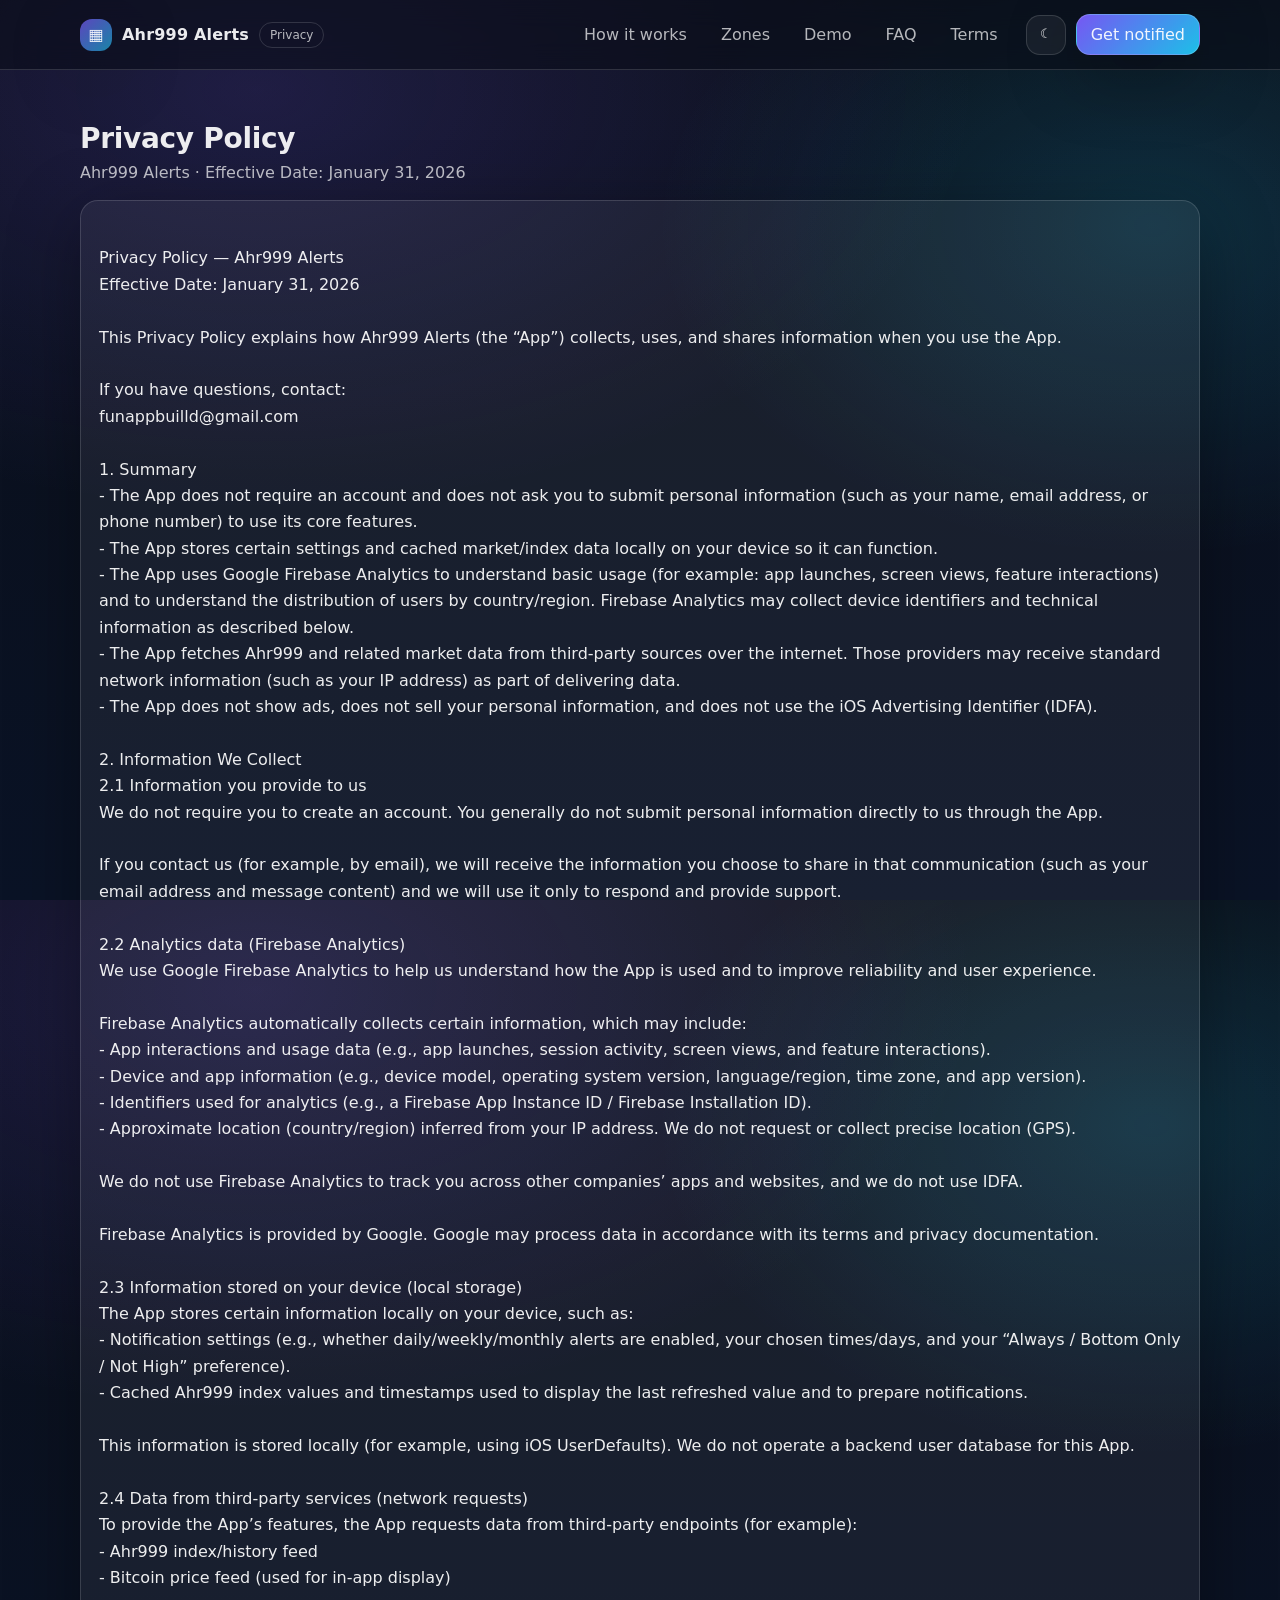
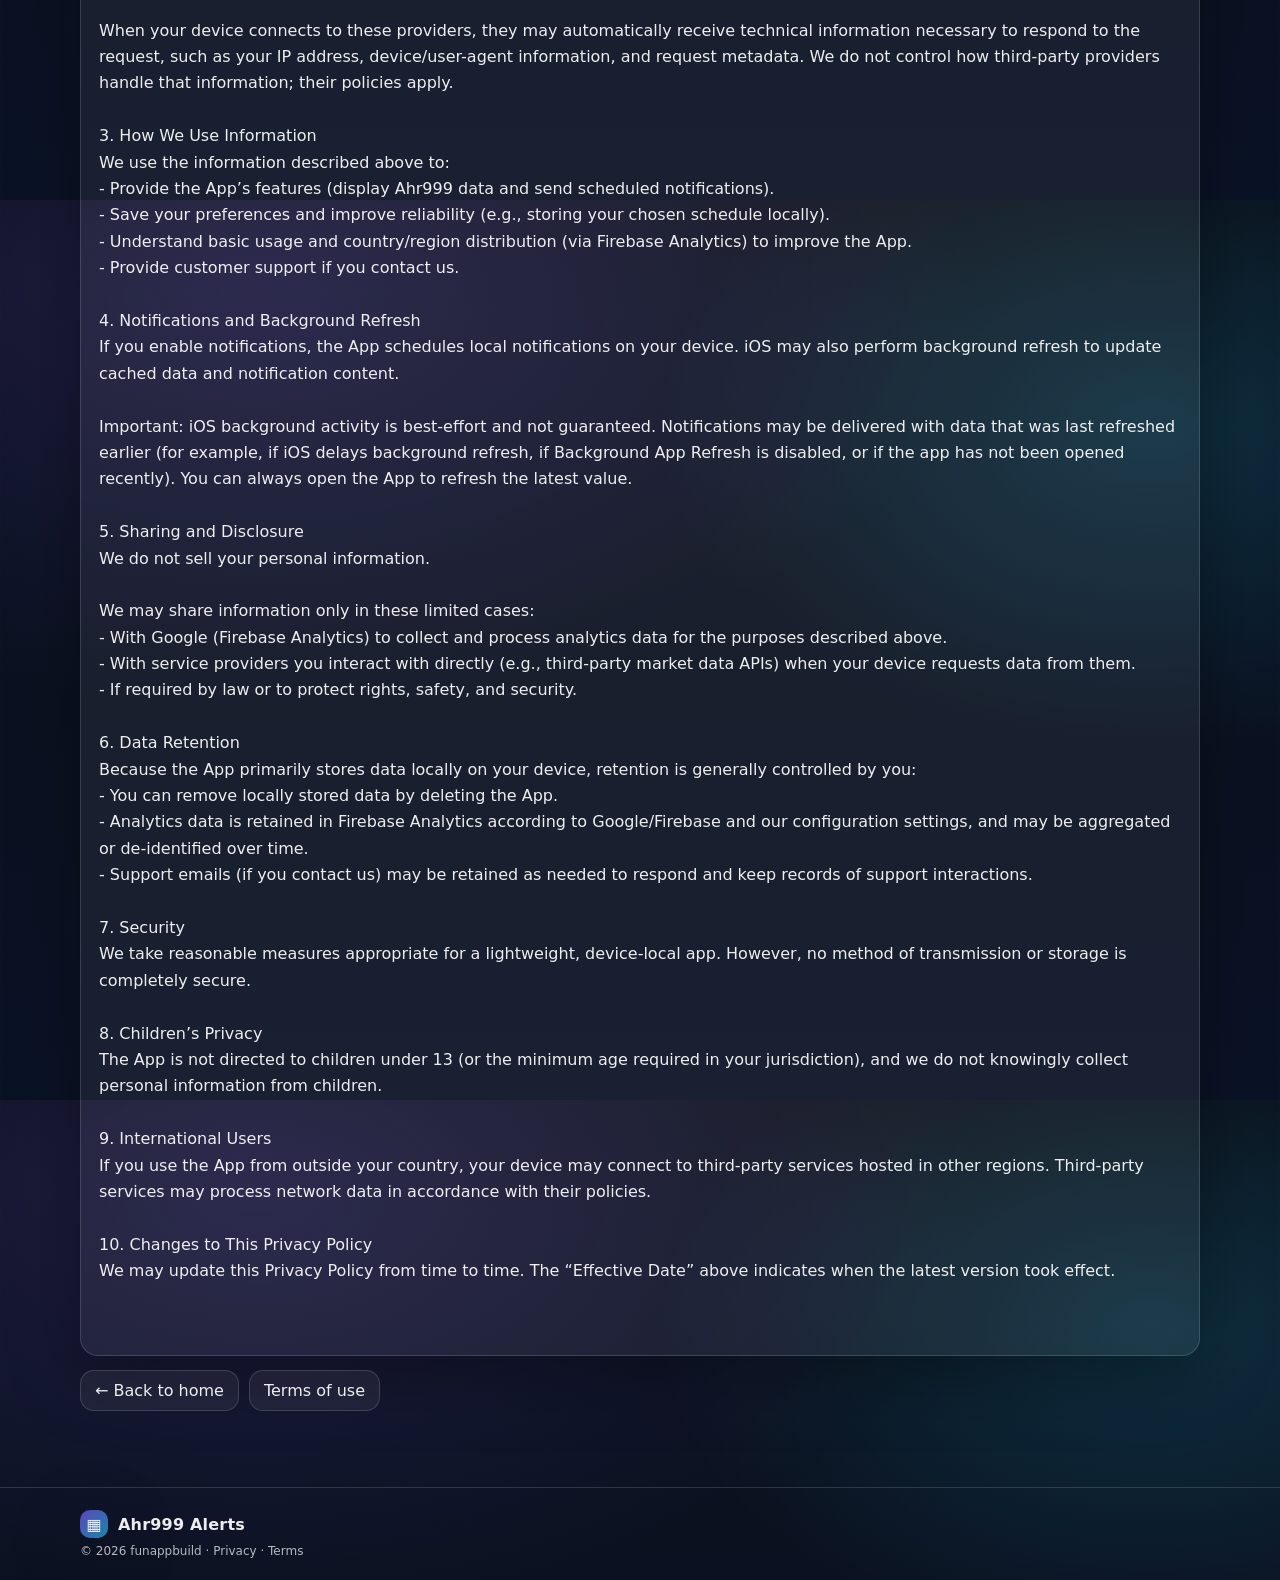
==== commit c60eb1dd: "Update privacy.html" ====
--- a/docs/privacy.html
+++ b/docs/privacy.html
@@ -183,9 +183,6 @@
           </div>
         </div>
 
-        <div class="footer__right tiny muted">
-          Built for GitHub Pages · Lightweight HTML/CSS/JS
-        </div>
       </div>
     </footer>
 
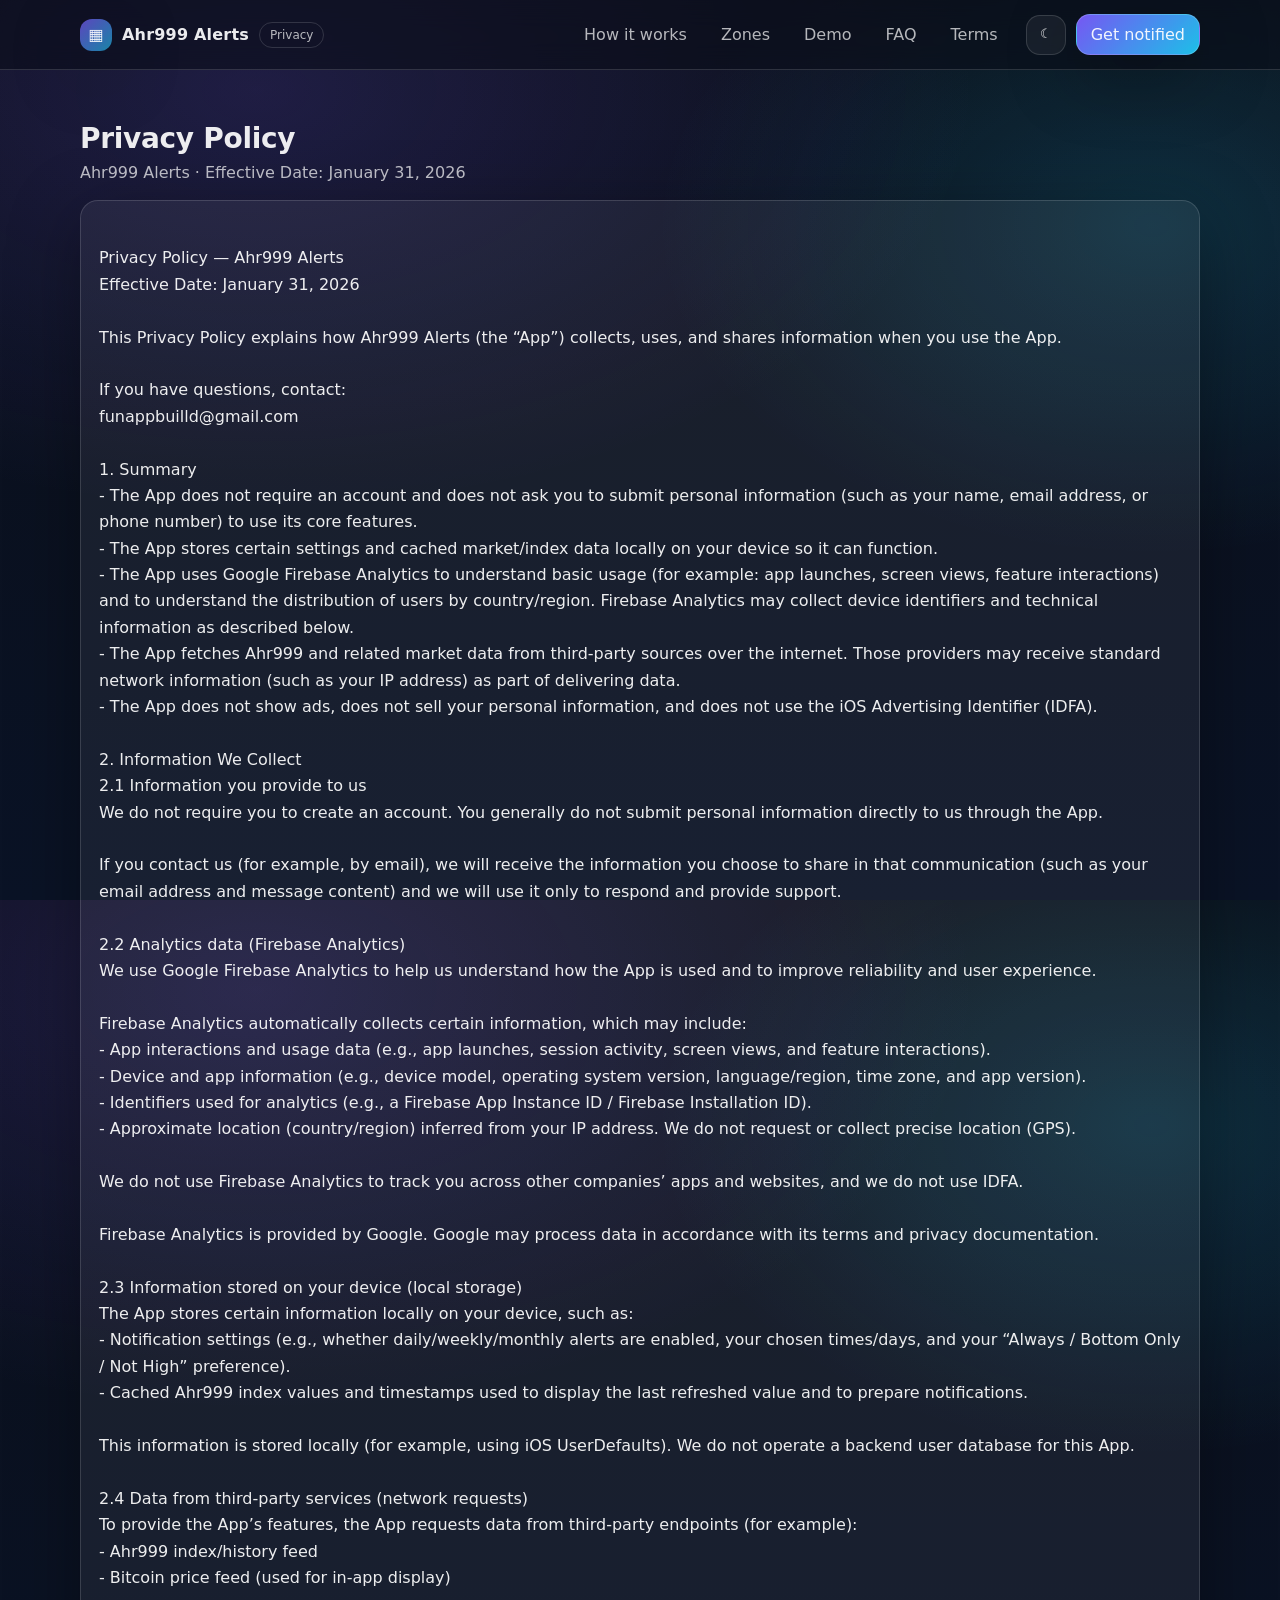
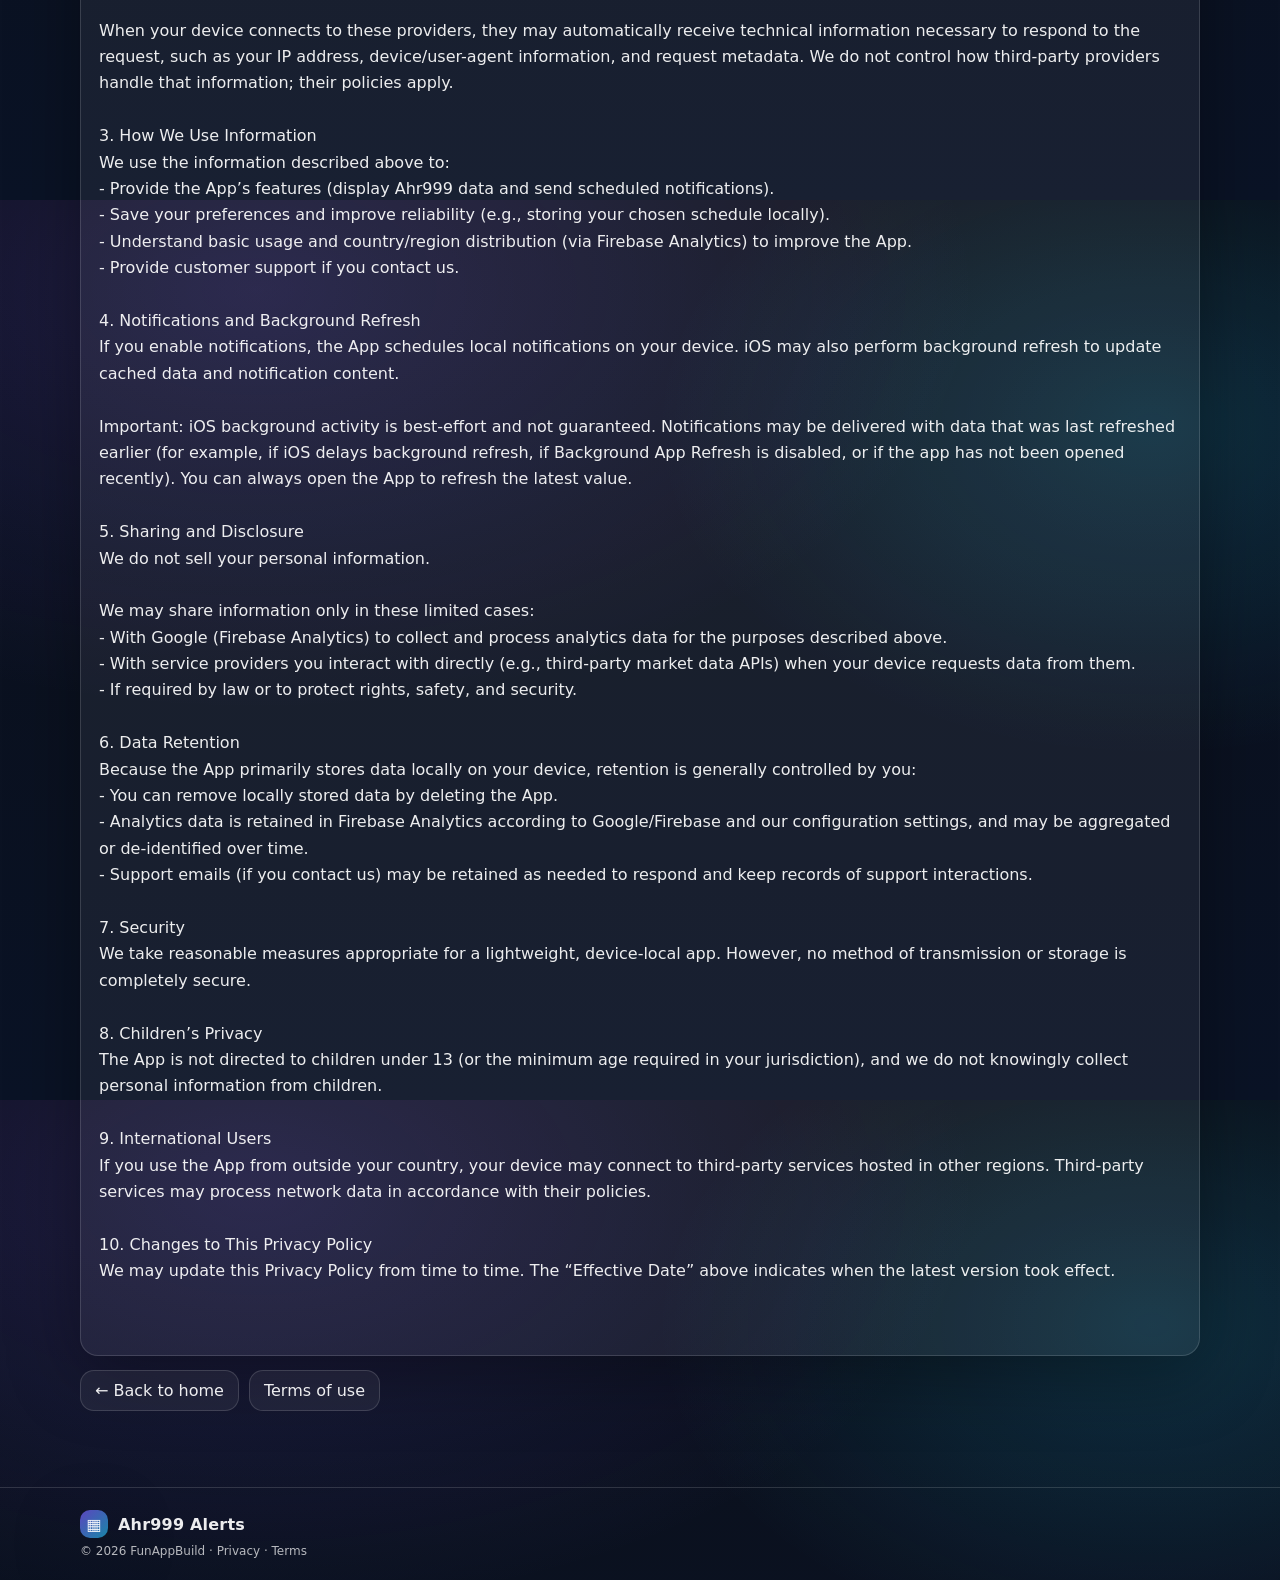
==== commit 3044954a: "Update privacy.html" ====
--- a/docs/privacy.html
+++ b/docs/privacy.html
@@ -177,7 +177,7 @@
             <span class="brand__name">Ahr999 Alerts</span>
           </div>
           <div class="muted tiny">
-            © <span id="year"></span> funappbuild ·
+            © <span id="year"></span> FunAppBuild ·
             <a href="privacy.html">Privacy</a> ·
             <a href="terms.html">Terms</a>
           </div>
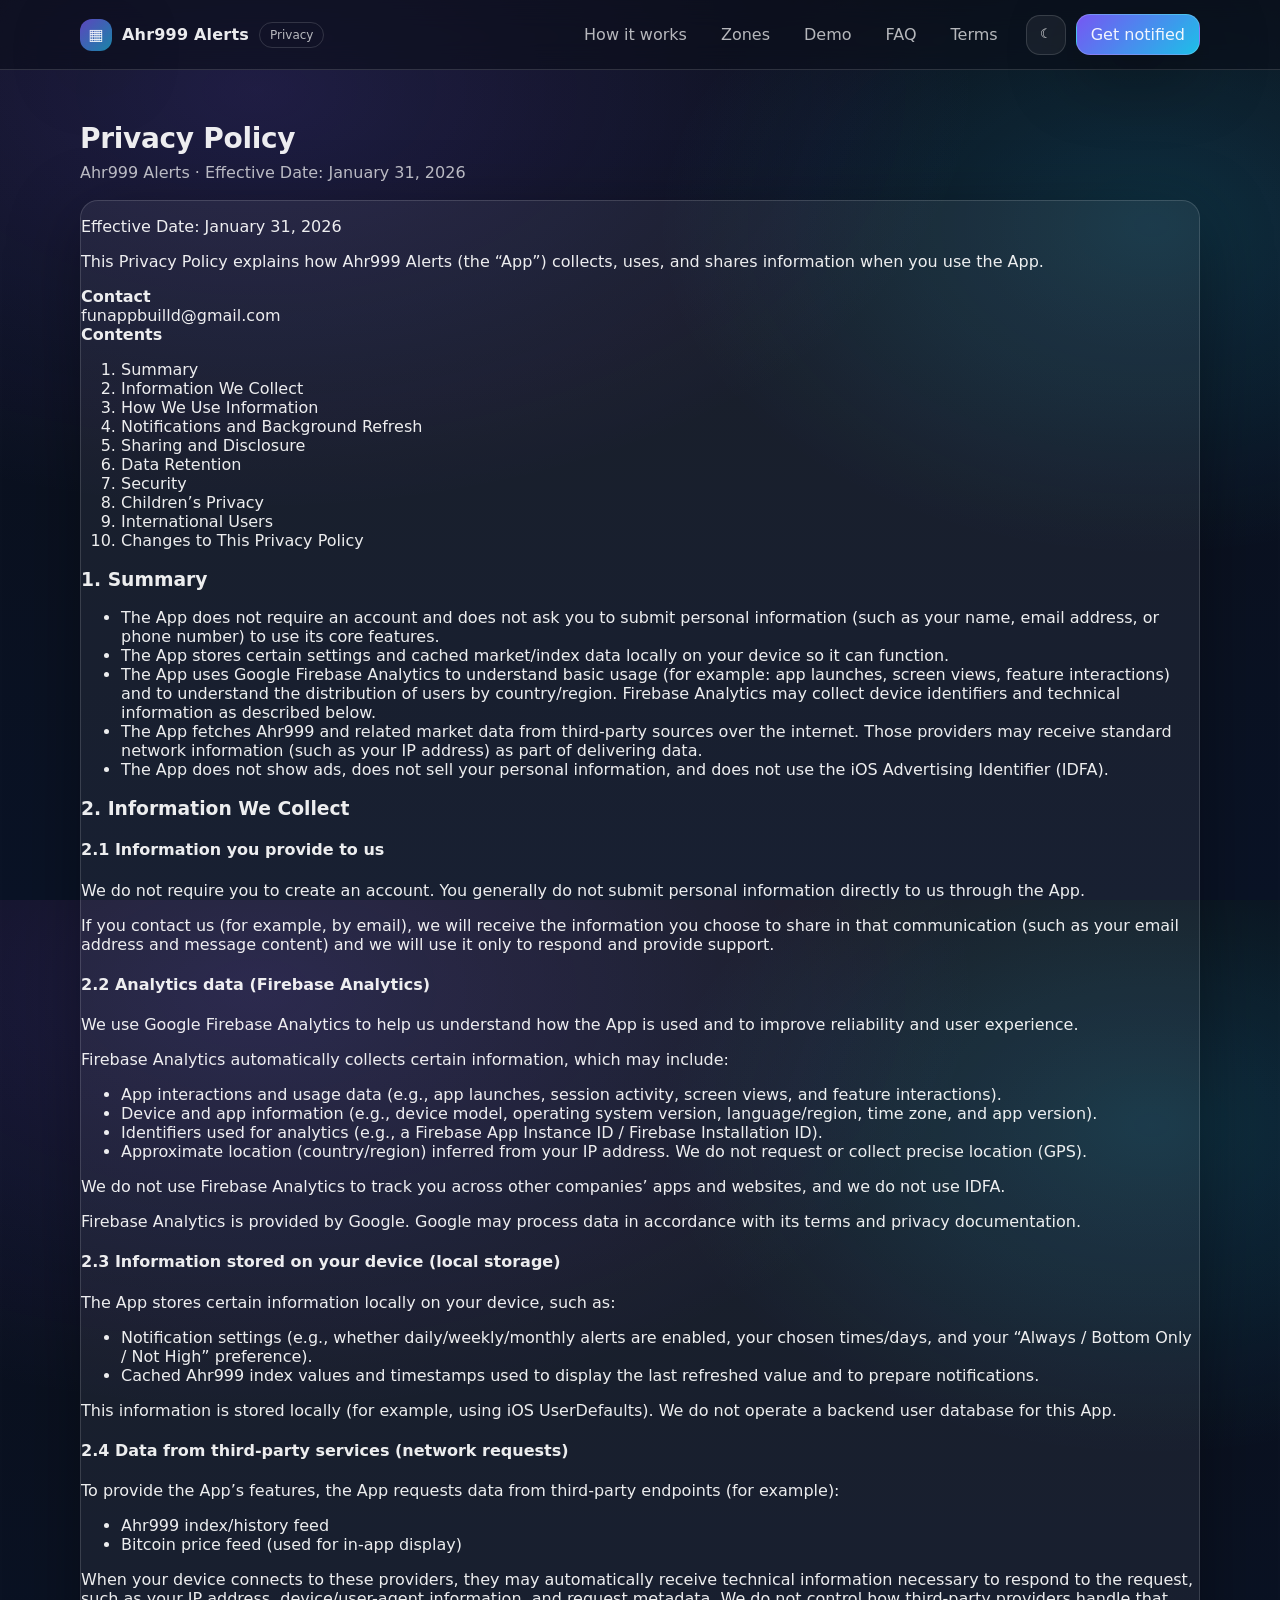
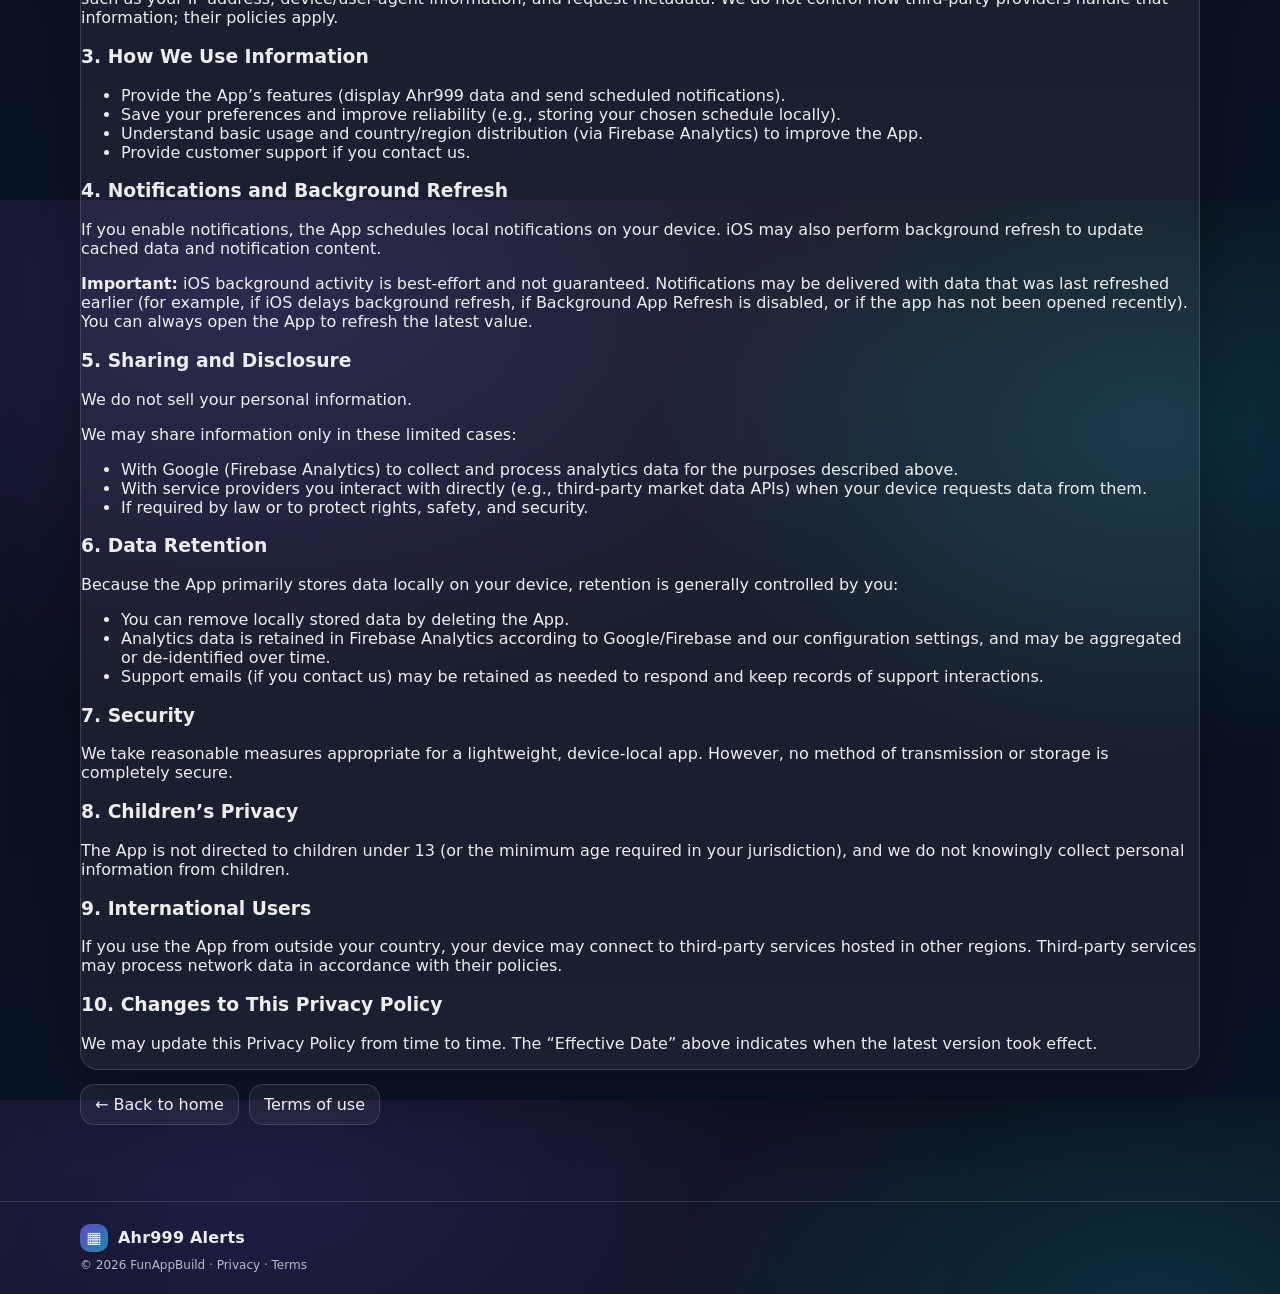
==== commit 38ae9252: "Add files via upload" ====
--- a/docs/privacy.html
+++ b/docs/privacy.html
@@ -68,96 +68,167 @@
           </div>
 
           <!-- Content card -->
-          <article class="card" style="padding: 18px;">
-            <!-- IMPORTANT: Privacy text below is unchanged. -->
-            <div style="white-space: pre-wrap; line-height: 1.65; color: var(--text);">
-Privacy Policy — Ahr999 Alerts
-Effective Date: January 31, 2026
-
-This Privacy Policy explains how Ahr999 Alerts (the “App”) collects, uses, and shares information when you use the App.
-
-If you have questions, contact:
-funappbuilld@gmail.com
-
-1. Summary
-- The App does not require an account and does not ask you to submit personal information (such as your name, email address, or phone number) to use its core features.
-- The App stores certain settings and cached market/index data locally on your device so it can function.
-- The App uses Google Firebase Analytics to understand basic usage (for example: app launches, screen views, feature interactions) and to understand the distribution of users by country/region. Firebase Analytics may collect device identifiers and technical information as described below.
-- The App fetches Ahr999 and related market data from third-party sources over the internet. Those providers may receive standard network information (such as your IP address) as part of delivering data.
-- The App does not show ads, does not sell your personal information, and does not use the iOS Advertising Identifier (IDFA).
-
-2. Information We Collect
-2.1 Information you provide to us
-We do not require you to create an account. You generally do not submit personal information directly to us through the App.
-
-If you contact us (for example, by email), we will receive the information you choose to share in that communication (such as your email address and message content) and we will use it only to respond and provide support.
-
-2.2 Analytics data (Firebase Analytics)
-We use Google Firebase Analytics to help us understand how the App is used and to improve reliability and user experience.
-
-Firebase Analytics automatically collects certain information, which may include:
-- App interactions and usage data (e.g., app launches, session activity, screen views, and feature interactions).
-- Device and app information (e.g., device model, operating system version, language/region, time zone, and app version).
-- Identifiers used for analytics (e.g., a Firebase App Instance ID / Firebase Installation ID).
-- Approximate location (country/region) inferred from your IP address. We do not request or collect precise location (GPS).
-
-We do not use Firebase Analytics to track you across other companies’ apps and websites, and we do not use IDFA.
-
-Firebase Analytics is provided by Google. Google may process data in accordance with its terms and privacy documentation.
-
-2.3 Information stored on your device (local storage)
-The App stores certain information locally on your device, such as:
-- Notification settings (e.g., whether daily/weekly/monthly alerts are enabled, your chosen times/days, and your “Always / Bottom Only / Not High” preference).
-- Cached Ahr999 index values and timestamps used to display the last refreshed value and to prepare notifications.
-
-This information is stored locally (for example, using iOS UserDefaults). We do not operate a backend user database for this App.
-
-2.4 Data from third-party services (network requests)
-To provide the App’s features, the App requests data from third-party endpoints (for example):
-- Ahr999 index/history feed
-- Bitcoin price feed (used for in-app display)
-
-When your device connects to these providers, they may automatically receive technical information necessary to respond to the request, such as your IP address, device/user-agent information, and request metadata. We do not control how third-party providers handle that information; their policies apply.
-
-3. How We Use Information
-We use the information described above to:
-- Provide the App’s features (display Ahr999 data and send scheduled notifications).
-- Save your preferences and improve reliability (e.g., storing your chosen schedule locally).
-- Understand basic usage and country/region distribution (via Firebase Analytics) to improve the App.
-- Provide customer support if you contact us.
-
-4. Notifications and Background Refresh
-If you enable notifications, the App schedules local notifications on your device. iOS may also perform background refresh to update cached data and notification content.
-
-Important: iOS background activity is best-effort and not guaranteed. Notifications may be delivered with data that was last refreshed earlier (for example, if iOS delays background refresh, if Background App Refresh is disabled, or if the app has not been opened recently). You can always open the App to refresh the latest value.
-
-5. Sharing and Disclosure
-We do not sell your personal information.
-
-We may share information only in these limited cases:
-- With Google (Firebase Analytics) to collect and process analytics data for the purposes described above.
-- With service providers you interact with directly (e.g., third-party market data APIs) when your device requests data from them.
-- If required by law or to protect rights, safety, and security.
-
-6. Data Retention
-Because the App primarily stores data locally on your device, retention is generally controlled by you:
-- You can remove locally stored data by deleting the App.
-- Analytics data is retained in Firebase Analytics according to Google/Firebase and our configuration settings, and may be aggregated or de-identified over time.
-- Support emails (if you contact us) may be retained as needed to respond and keep records of support interactions.
-
-7. Security
-We take reasonable measures appropriate for a lightweight, device-local app. However, no method of transmission or storage is completely secure.
-
-8. Children’s Privacy
-The App is not directed to children under 13 (or the minimum age required in your jurisdiction), and we do not knowingly collect personal information from children.
-
-9. International Users
-If you use the App from outside your country, your device may connect to third-party services hosted in other regions. Third-party services may process network data in accordance with their policies.
-
-10. Changes to This Privacy Policy
-We may update this Privacy Policy from time to time. The “Effective Date” above indicates when the latest version took effect.
-
+          <article class="card legal">
+            <p class="legal__meta">Effective Date: January 31, 2026</p>
+            <p>
+              This Privacy Policy explains how Ahr999 Alerts (the “App”) collects, uses, and shares information when you use the App.
+            </p>
+
+            <div class="legal__contact">
+              <strong>Contact</strong><br />
+              funappbuilld@gmail.com
             </div>
+
+            <nav class="legal__toc" aria-label="Table of contents">
+              <strong>Contents</strong>
+              <ol>
+                <li><a href="#summary">Summary</a></li>
+                <li><a href="#info">Information We Collect</a></li>
+                <li><a href="#use">How We Use Information</a></li>
+                <li><a href="#notifications">Notifications and Background Refresh</a></li>
+                <li><a href="#sharing">Sharing and Disclosure</a></li>
+                <li><a href="#retention">Data Retention</a></li>
+                <li><a href="#security">Security</a></li>
+                <li><a href="#children">Children’s Privacy</a></li>
+                <li><a href="#international">International Users</a></li>
+                <li><a href="#changes">Changes to This Privacy Policy</a></li>
+              </ol>
+            </nav>
+
+            <section class="legal__section" id="summary">
+              <h3>1. Summary</h3>
+              <ul>
+                <li>The App does not require an account and does not ask you to submit personal information (such as your name, email address, or phone number) to use its core features.</li>
+                <li>The App stores certain settings and cached market/index data locally on your device so it can function.</li>
+                <li>The App uses Google Firebase Analytics to understand basic usage (for example: app launches, screen views, feature interactions) and to understand the distribution of users by country/region. Firebase Analytics may collect device identifiers and technical information as described below.</li>
+                <li>The App fetches Ahr999 and related market data from third-party sources over the internet. Those providers may receive standard network information (such as your IP address) as part of delivering data.</li>
+                <li>The App does not show ads, does not sell your personal information, and does not use the iOS Advertising Identifier (IDFA).</li>
+              </ul>
+            </section>
+
+            <section class="legal__section" id="info">
+              <h3>2. Information We Collect</h3>
+
+              <h4>2.1 Information you provide to us</h4>
+              <p>
+                We do not require you to create an account. You generally do not submit personal information directly to us through the App.
+              </p>
+              <p>
+                If you contact us (for example, by email), we will receive the information you choose to share in that communication (such as your email address and message content) and we will use it only to respond and provide support.
+              </p>
+
+              <h4>2.2 Analytics data (Firebase Analytics)</h4>
+              <p>
+                We use Google Firebase Analytics to help us understand how the App is used and to improve reliability and user experience.
+              </p>
+              <p>Firebase Analytics automatically collects certain information, which may include:</p>
+              <ul>
+                <li>App interactions and usage data (e.g., app launches, session activity, screen views, and feature interactions).</li>
+                <li>Device and app information (e.g., device model, operating system version, language/region, time zone, and app version).</li>
+                <li>Identifiers used for analytics (e.g., a Firebase App Instance ID / Firebase Installation ID).</li>
+                <li>Approximate location (country/region) inferred from your IP address. We do not request or collect precise location (GPS).</li>
+              </ul>
+              <p>
+                We do not use Firebase Analytics to track you across other companies’ apps and websites, and we do not use IDFA.
+              </p>
+              <p>
+                Firebase Analytics is provided by Google. Google may process data in accordance with its terms and privacy documentation.
+              </p>
+
+              <h4>2.3 Information stored on your device (local storage)</h4>
+              <p>The App stores certain information locally on your device, such as:</p>
+              <ul>
+                <li>Notification settings (e.g., whether daily/weekly/monthly alerts are enabled, your chosen times/days, and your “Always / Bottom Only / Not High” preference).</li>
+                <li>Cached Ahr999 index values and timestamps used to display the last refreshed value and to prepare notifications.</li>
+              </ul>
+              <p>
+                This information is stored locally (for example, using iOS UserDefaults). We do not operate a backend user database for this App.
+              </p>
+
+              <h4>2.4 Data from third-party services (network requests)</h4>
+              <p>To provide the App’s features, the App requests data from third-party endpoints (for example):</p>
+              <ul>
+                <li>Ahr999 index/history feed</li>
+                <li>Bitcoin price feed (used for in-app display)</li>
+              </ul>
+              <p>
+                When your device connects to these providers, they may automatically receive technical information necessary to respond to the request,
+                such as your IP address, device/user-agent information, and request metadata. We do not control how third-party providers handle that
+                information; their policies apply.
+              </p>
+            </section>
+
+            <section class="legal__section" id="use">
+              <h3>3. How We Use Information</h3>
+              <ul>
+                <li>Provide the App’s features (display Ahr999 data and send scheduled notifications).</li>
+                <li>Save your preferences and improve reliability (e.g., storing your chosen schedule locally).</li>
+                <li>Understand basic usage and country/region distribution (via Firebase Analytics) to improve the App.</li>
+                <li>Provide customer support if you contact us.</li>
+              </ul>
+            </section>
+
+            <section class="legal__section" id="notifications">
+              <h3>4. Notifications and Background Refresh</h3>
+              <p>
+                If you enable notifications, the App schedules local notifications on your device. iOS may also perform background refresh to update
+                cached data and notification content.
+              </p>
+              <p>
+                <strong>Important:</strong> iOS background activity is best-effort and not guaranteed. Notifications may be delivered with data that was
+                last refreshed earlier (for example, if iOS delays background refresh, if Background App Refresh is disabled, or if the app has not been
+                opened recently). You can always open the App to refresh the latest value.
+              </p>
+            </section>
+
+            <section class="legal__section" id="sharing">
+              <h3>5. Sharing and Disclosure</h3>
+              <p>We do not sell your personal information.</p>
+              <p>We may share information only in these limited cases:</p>
+              <ul>
+                <li>With Google (Firebase Analytics) to collect and process analytics data for the purposes described above.</li>
+                <li>With service providers you interact with directly (e.g., third-party market data APIs) when your device requests data from them.</li>
+                <li>If required by law or to protect rights, safety, and security.</li>
+              </ul>
+            </section>
+
+            <section class="legal__section" id="retention">
+              <h3>6. Data Retention</h3>
+              <p>Because the App primarily stores data locally on your device, retention is generally controlled by you:</p>
+              <ul>
+                <li>You can remove locally stored data by deleting the App.</li>
+                <li>Analytics data is retained in Firebase Analytics according to Google/Firebase and our configuration settings, and may be aggregated or de-identified over time.</li>
+                <li>Support emails (if you contact us) may be retained as needed to respond and keep records of support interactions.</li>
+              </ul>
+            </section>
+
+            <section class="legal__section" id="security">
+              <h3>7. Security</h3>
+              <p>
+                We take reasonable measures appropriate for a lightweight, device-local app. However, no method of transmission or storage is completely secure.
+              </p>
+            </section>
+
+            <section class="legal__section" id="children">
+              <h3>8. Children’s Privacy</h3>
+              <p>
+                The App is not directed to children under 13 (or the minimum age required in your jurisdiction), and we do not knowingly collect personal information from children.
+              </p>
+            </section>
+
+            <section class="legal__section" id="international">
+              <h3>9. International Users</h3>
+              <p>
+                If you use the App from outside your country, your device may connect to third-party services hosted in other regions. Third-party services may process network data in accordance with their policies.
+              </p>
+            </section>
+
+            <section class="legal__section" id="changes">
+              <h3>10. Changes to This Privacy Policy</h3>
+              <p>
+                We may update this Privacy Policy from time to time. The “Effective Date” above indicates when the latest version took effect.
+              </p>
+            </section>
           </article>
 
           <!-- Utility links -->
